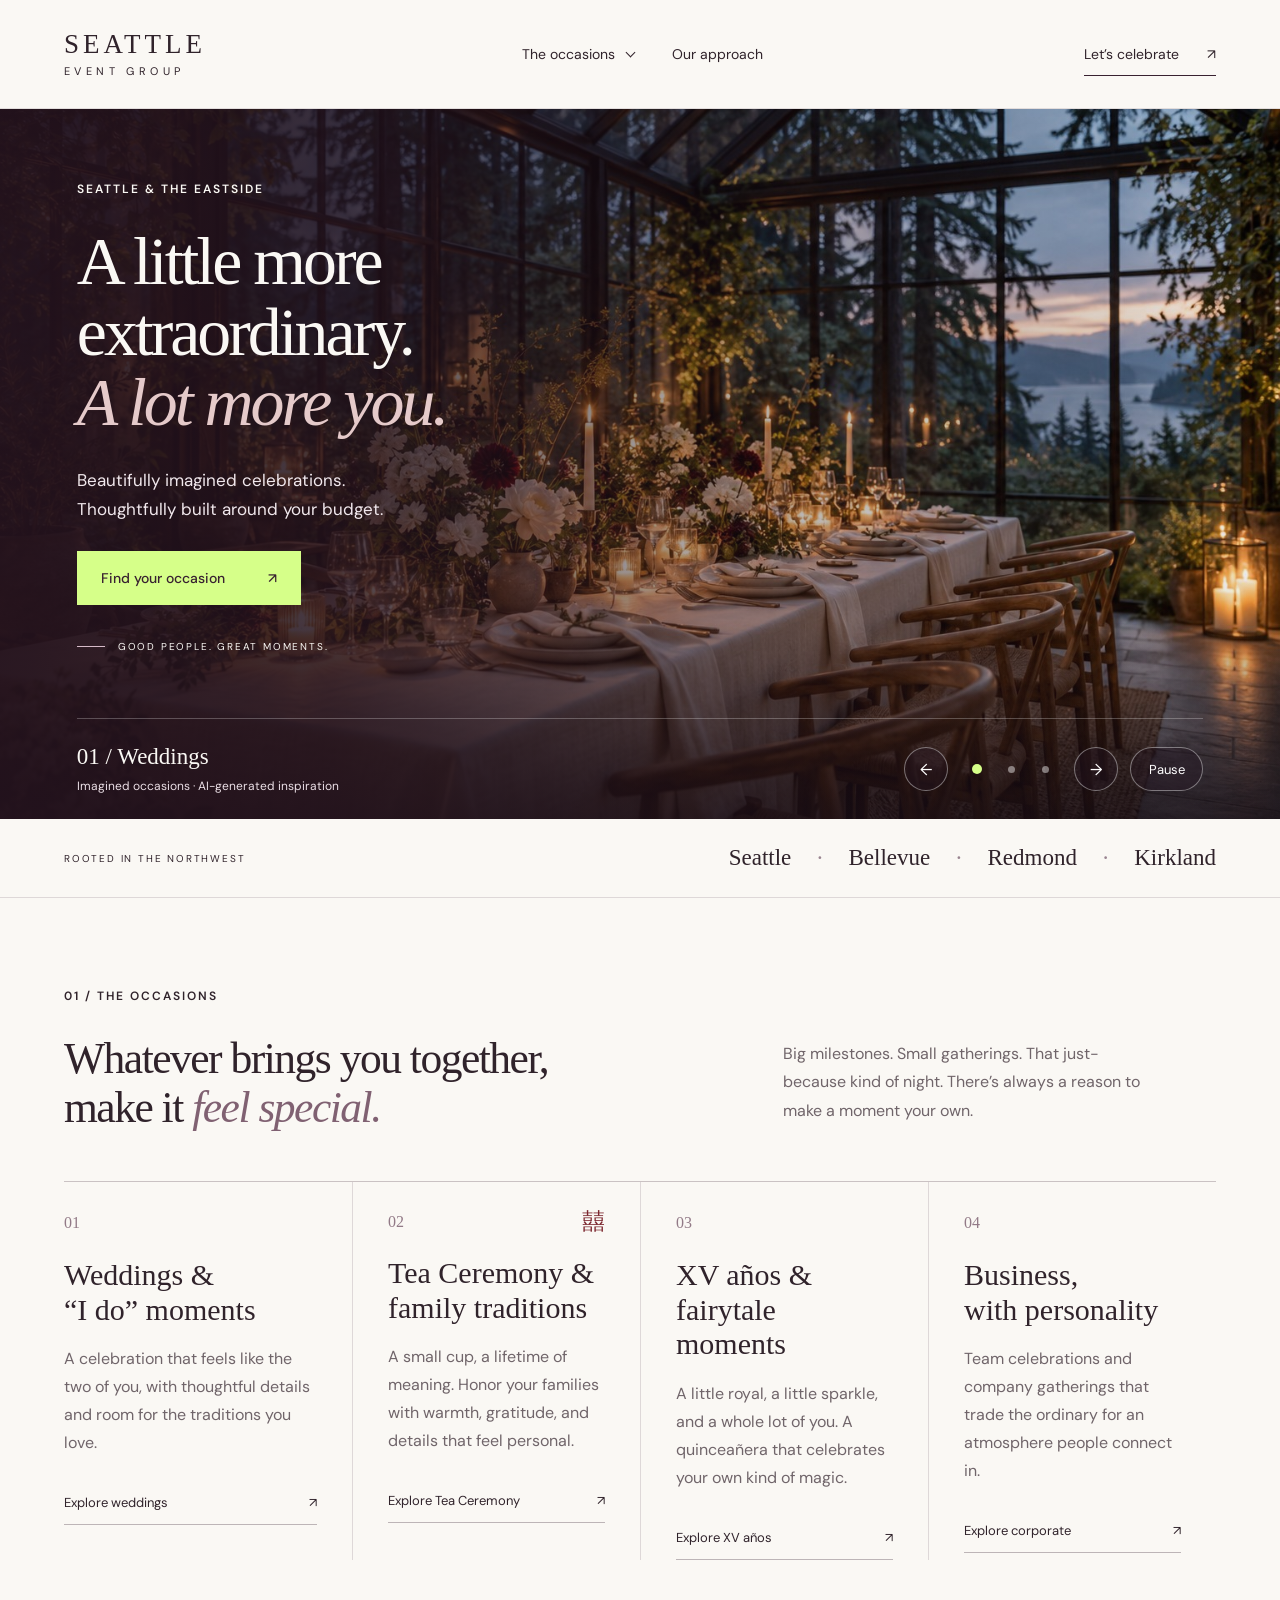
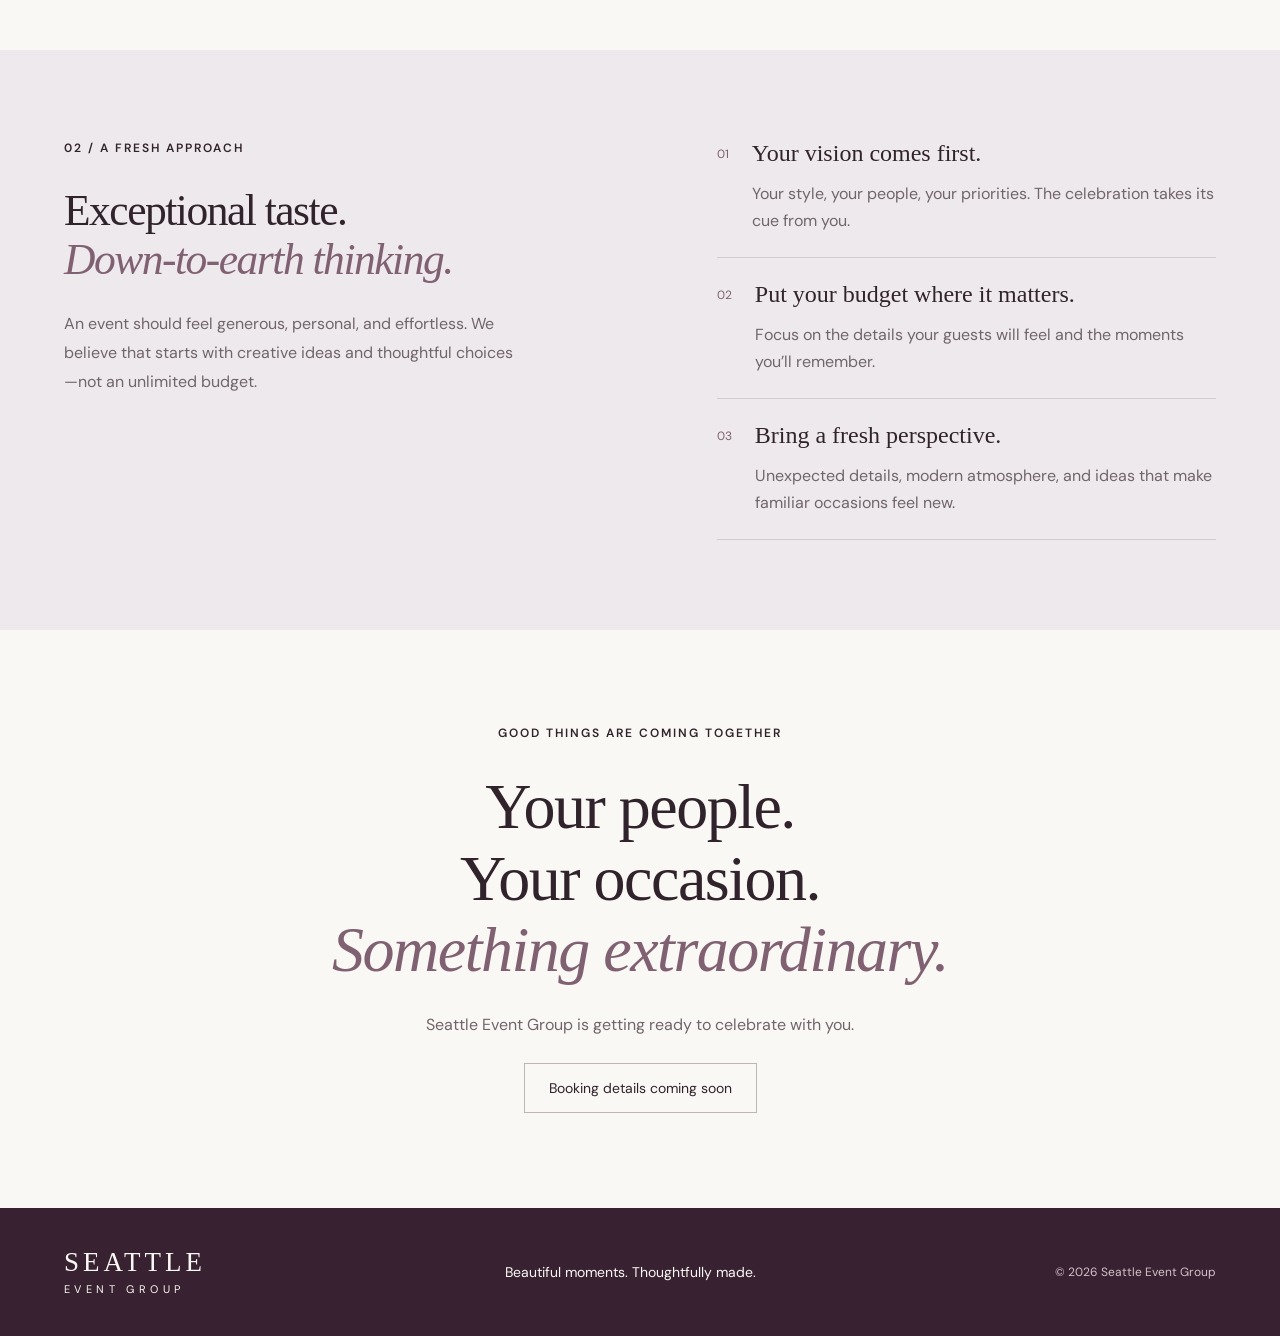
==== index.html @ ff1d082c "Move Tea Ceremony to second occasion and add double happiness accent" ====
<!doctype html>
<html lang="en">
<head>
<meta charset="UTF-8">
<meta name="viewport" content="width=device-width, initial-scale=1">
<title>Seattle Event Group | Beautiful celebrations, thoughtfully priced</title>
<meta name="description" content="A fresh approach to weddings, private celebrations, and company gatherings in Seattle, Bellevue, Redmond, and Kirkland. Elevated design. Thoughtful budgets.">
<link rel="icon" type="image/svg+xml" href="data:image/svg+xml,%3Csvg xmlns='http://www.w3.org/2000/svg' viewBox='0 0 40 40'%3E%3Crect width='40' height='40' rx='20' fill='%23382130'/%3E%3Ctext x='20' y='29' text-anchor='middle' font-family='Georgia' font-size='29' fill='%23fffaf4'%3Es%3C/text%3E%3C/svg%3E">
<link rel="stylesheet" href="styles.css?v=occasion-order">
</head>
<body>
<a class="skip" href="#main">Skip to content</a>
<header class="site-header">
<a class="brand" href="#" aria-label="Seattle Event Group home">SEATTLE<span>EVENT GROUP</span>
</a>
<button class="menu-toggle" type="button" aria-expanded="false" aria-controls="main-navigation" hidden>
<span class="menu-icon" aria-hidden="true"><span></span><span></span></span>
<span class="menu-label">Menu</span>
</button>
<nav class="main-nav" id="main-navigation" aria-label="Main navigation">
<details class="occasion-menu">
<summary>The occasions <span class="dropdown-arrow" aria-hidden="true"></span></summary>
<div class="occasion-dropdown">
<a href="/weddings/">Weddings <span aria-hidden="true">↗</span></a>
<a href="/tea-ceremony/">Tea Ceremony <span aria-hidden="true">↗</span></a>
<a href="/xv-anos/">XV años <span aria-hidden="true">↗</span></a>
<a href="/corporate/">Corporate <span aria-hidden="true">↗</span></a>
<a class="all-occasions" href="#occasions">Explore all occasions</a>
</div>
</details>
<a href="#approach">Our approach</a>
<a class="nav-cta" href="#connect">Let’s celebrate <span>↗</span>
</a>
</nav>
</header>
<main id="main">
<section class="hero" aria-label="Event inspiration slideshow" aria-roledescription="carousel">
<div class="hero-slides">
<figure class="hero-slide is-active" role="group" aria-roledescription="slide" aria-label="1 of 3: Weddings">
<img src="event-dinner.jpg" alt="Wedding inspiration: candlelit tables and flowers in a forest glasshouse" fetchpriority="high">
</figure>
<figure class="hero-slide" role="group" aria-roledescription="slide" aria-label="2 of 3: Private celebrations" aria-hidden="true">
<img src="event-party.jpg" alt="Private celebration inspiration: an elegant rooftop birthday cocktail party" loading="eager">
</figure>
<figure class="hero-slide" role="group" aria-roledescription="slide" aria-label="3 of 3: Company gatherings" aria-hidden="true">
<img src="event-company.jpg" alt="Company gathering inspiration: a warm, modern loft reception" loading="eager">
</figure>
</div>
<div class="hero-shade" aria-hidden="true">
</div>
<div class="hero-copy">
<p class="eyebrow">SEATTLE & THE EASTSIDE</p>
<h1>A little more<br>extraordinary.<br>
<em>A lot more you.</em>
</h1>
<p class="intro">Beautifully imagined celebrations.<br>Thoughtfully built around your budget.</p>
<a class="button light" href="#occasions">Find your occasion <span>↗</span>
</a>
<div class="hero-note">
<span class="line">
</span> GOOD PEOPLE. GREAT MOMENTS.</div>
</div>
<div class="hero-bottom">
<div class="slide-caption">
<span id="slide-label">01 / Weddings</span>
<small>Imagined occasions · AI-generated inspiration</small>
</div>
<div class="slideshow-controls" hidden>
<button type="button" id="slide-prev" aria-label="Previous event">←</button>
<div class="slide-dots" aria-label="Choose an event">
<button type="button" aria-label="Show weddings" aria-pressed="true" data-slide="0">
</button>
<button type="button" aria-label="Show private celebrations" aria-pressed="false" data-slide="1">
</button>
<button type="button" aria-label="Show company gatherings" aria-pressed="false" data-slide="2">
</button>
</div>
<button type="button" id="slide-next" aria-label="Next event">→</button>
<button type="button" id="slide-pause" aria-label="Pause slideshow">Pause</button>
</div>
</div>
</section>
<div class="locations">
<span>ROOTED IN THE NORTHWEST</span>
<p>Seattle <i>·</i> Bellevue <i>·</i> Redmond <i>·</i> Kirkland</p>
</div>
<section id="occasions" class="occasions section">
<div class="section-top">
<p class="eyebrow">01 / THE OCCASIONS</p>
<h2>Whatever brings you together,<br>make it <em>feel special.</em>
</h2>
<p>Big milestones. Small gatherings. That just-because kind of night. There’s always a reason to make a moment your own.</p>
</div>
<div class="occasion-grid">
<article>
<span class="number">01</span>
<h3>Weddings &<br>“I do” moments</h3>
<p>A celebration that feels like the two of you, with thoughtful details and room for the traditions you love.</p>
<a class="occasion-link" href="/weddings/">Explore weddings <span aria-hidden="true">↗</span></a>
</article>
<article>
<div class="occasion-marker">
<span class="number">02</span>
<span class="double-happiness" aria-hidden="true">囍</span>
</div>
<h3>Tea Ceremony &<br>family traditions</h3>
<p>A small cup, a lifetime of meaning. Honor your families with warmth, gratitude, and details that feel personal.</p>
<a class="occasion-link" href="/tea-ceremony/">Explore Tea Ceremony <span aria-hidden="true">↗</span></a>
</article>
<article>
<span class="number">03</span>
<h3>XV años &<br>fairytale moments</h3>
<p>A little royal, a little sparkle, and a whole lot of you. A quinceañera that celebrates your own kind of magic.</p>
<a class="occasion-link" href="/xv-anos/">Explore XV años <span aria-hidden="true">↗</span></a>
</article>
<article>
<span class="number">04</span>
<h3>Business,<br>with personality</h3>
<p>Team celebrations and company gatherings that trade the ordinary for an atmosphere people connect in.</p>
<a class="occasion-link" href="/corporate/">Explore corporate <span aria-hidden="true">↗</span></a>
</article>
</div>
</section>
<section id="approach" class="approach section">
<div>
<p class="eyebrow">02 / A FRESH APPROACH</p>
<h2>Exceptional taste.<br>
<em>Down-to-earth thinking.</em>
</h2>
<p class="approach-intro">An event should feel generous, personal, and effortless. We believe that starts with creative ideas and thoughtful choices—not an unlimited budget.</p>
</div>
<div class="principles">
<article>
<span>01</span>
<div>
<h3>Your vision comes first.</h3>
<p>Your style, your people, your priorities. The celebration takes its cue from you.</p>
</div>
</article>
<article>
<span>02</span>
<div>
<h3>Put your budget where it matters.</h3>
<p>Focus on the details your guests will feel and the moments you’ll remember.</p>
</div>
</article>
<article>
<span>03</span>
<div>
<h3>Bring a fresh perspective.</h3>
<p>Unexpected details, modern atmosphere, and ideas that make familiar occasions feel new.</p>
</div>
</article>
</div>
</section>
<section class="connect section" id="connect">
<p class="eyebrow">GOOD THINGS ARE COMING TOGETHER</p>
<h2>Your people.<br>Your occasion.<br>
<em>Something extraordinary.</em>
</h2>
<p>Seattle Event Group is getting ready to celebrate with you.</p>
<span class="soon">Booking details coming soon</span>
</section>
</main>
<footer>
<a class="brand" href="#">SEATTLE<span>EVENT GROUP</span>
</a>
<p>Beautiful moments. Thoughtfully made.</p>
<span>© 2026 Seattle Event Group</span>
</footer>
<script src="script.js?v=occasion-menu" defer>
</script>
</body>
</html>
---- styles.css ----
@import url('https://fonts.googleapis.com/css2?family=DM+Sans:wght@400;500;600;700&family=Manrope:wght@400;500;600&display=swap');
  
:root {
  --plum:#382130;
  --paper:#faf8f4;
  --ink:#30232b;
  --muted:#70656a;
  --accent:#d6ff89}
* {
  box-sizing:border-box}
html {
  scroll-behavior:smooth;
  scroll-padding-top:30px}
body {
  margin:0;
  background:var(--paper);
  color:var(--ink);
  font-family:'DM Sans',sans-serif;
  font-size:16px}
a {
  color:inherit;
  text-decoration:none}
.site-header {
  position:relative;
  z-index:5;
  height:109px;
  padding:0 5%;
  display:flex;
  align-items:center;
  justify-content:space-between;
  border-bottom:1px solid #38213020;
  gap:32px}
.brand {
  font-family:Georgia,serif;
  font-size:27px;
  letter-spacing:4px;
  line-height:1.05}
.brand span {
  display:block;
  font-family:'DM Sans',sans-serif;
  font-size:11px;
  letter-spacing:4.4px;
  margin-top:8px}
.main-nav {
  display:flex;
  align-items:center;
  flex:1;
  gap:38px;
  font-size:14px}
.main-nav>a:not(.nav-cta) {
  padding:14px 0}
.occasion-menu {
  position:relative;
  margin-left:auto}
.occasion-menu summary {
  display:flex;
  align-items:center;
  gap:12px;
  min-height:48px;
  cursor:pointer;
  list-style:none}
.occasion-menu summary::-webkit-details-marker {display:none}
.dropdown-arrow {
  width:7px;
  height:7px;
  border-right:1px solid currentColor;
  border-bottom:1px solid currentColor;
  transform:rotate(45deg);
  margin-top:-4px}
.occasion-menu[open] .dropdown-arrow {
  transform:rotate(225deg);
  margin-top:4px}
.occasion-dropdown {
  position:absolute;
  top:calc(100% + 8px);
  left:-22px;
  width:250px;
  padding:10px 22px;
  background:var(--paper);
  border:1px solid #38213025;
  box-shadow:0 16px 40px #23121d20}
.occasion-dropdown a {
  display:flex;
  align-items:center;
  justify-content:space-between;
  min-height:48px;
  gap:20px}
.occasion-dropdown a:hover,.main-nav>a:hover {
  color:#806172}
.occasion-dropdown .all-occasions {
  border-top:1px solid #38213025;
  margin-top:4px;
  font-size:12px;
  color:var(--muted)}
.menu-toggle {
  display:none;
  align-items:center;
  gap:10px;
  min-height:44px;
  padding:10px 14px;
  border:1px solid #38213040;
  border-radius:24px;
  background:transparent;
  color:var(--plum);
  font:500 12px 'DM Sans',sans-serif;
  cursor:pointer}
.menu-icon {
  display:grid;
  gap:5px;
  width:16px}
.menu-icon span {
  height:1px;
  background:currentColor}
.menu-toggle[aria-expanded=true] .menu-icon span:first-child {
  transform:translateY(3px) rotate(45deg)}
.menu-toggle[aria-expanded=true] .menu-icon span:last-child {
  transform:translateY(-3px) rotate(-45deg)}
[hidden] {display:none!important}
.nav-cta {
  margin-left:auto;
  font-size:14px;
  border-bottom:1px solid var(--plum);
  padding:12px 0}
.nav-cta span {
  margin-left:24px}
.eyebrow {
  font-size:12px;
  letter-spacing:2px;
  font-weight:600;
  margin:0 0 30px}
h1 {
  font-family:Georgia,serif;
  font-weight:400;
  font-size:clamp(45px,5.3vw,85px);
  line-height:1.04;
  letter-spacing:-3px;
  margin:0 0 27px}
em {
  font-family:Georgia,serif;
  font-weight:400;
  color:inherit}
h1 em {
  color:#e5caca}
.intro {
  font-size:17px;
  line-height:1.7;
  color:#e4dce1;
  margin-bottom:28px}
.button {
  display:inline-flex;
  align-items:center;
  justify-content:space-between;
  gap:43px;
  padding:18px 24px;
  font-size:14px;
  font-weight:500}
.light {
  background:var(--accent);
  color:var(--plum)}
.button:hover {
  background:#e5ffb3}
.hero-note {
  display:flex;
  align-items:center;
  gap:13px;
  font-size:10px;
  letter-spacing:1.8px;
  margin:48px 0 15px}
.line {
  width:28px;
  height:1px;
  background:#d6bbc9}
.locations {
  padding:26px 5%;
  border-bottom:1px solid #38213025;
  display:flex;
  align-items:center;
  justify-content:space-between;
  gap:20px}
.locations>span {
  font-size:10px;
  letter-spacing:1.8px}
.locations p {
  font-family:Georgia,serif;
  font-size:23px;
  margin:0}
.locations i {
  font-style:normal;
  margin:0 20px;
  color:#998490}
.section {
  padding:90px 5%}
.section-top {
  display:grid;
  grid-template-columns:1.5fr 1fr;
  gap:0 70px}
.section-top .eyebrow {
  grid-column:1/-1}
h2 {
  font-family:Georgia,serif;
  font-size:clamp(33px,3.4vw,52px);
  font-weight:400;
  line-height:1.12;
  letter-spacing:-1.5px;
  margin:0}
h2 em {
  color:#806172}
.section-top>p:last-child {
  max-width:365px;
  line-height:1.8;
  color:var(--muted);
  margin:0;
  align-self:center}
.occasion-grid {
  display:grid;
  grid-template-columns:repeat(4,1fr);
  margin-top:50px;
  border-top:1px solid #38213040}
.occasion-grid article {
  padding:30px 35px 0 0}
.occasion-grid article+article {
  border-left:1px solid #38213025;
  padding-left:35px}
.number {
  font-family:Georgia,serif;
  font-size:16px;
  color:#927a87}
.occasion-marker {
  display:flex;
  align-items:center;
  justify-content:space-between;
  height:19px}
.double-happiness {
  font-family:'SimSun','Songti SC',serif;
  font-size:23px;
  line-height:1;
  color:#7b252d}
h3 {
  font-weight:400;
  font-family:Georgia,serif;
  font-size:30px;
  line-height:1.15;
  margin:25px 0 18px}
.occasion-grid p {
  line-height:1.75;
  color:var(--muted);
  max-width:320px}
.tag {
  display:block;
  font-size:10px;
  letter-spacing:1.3px;
  margin-top:30px}
.occasion-link {
  display:flex;
  align-items:center;
  justify-content:space-between;
  gap:12px;
  min-height:44px;
  padding:12px 0;
  border-bottom:1px solid #38213050;
  margin-top:24px;
  font-size:13px}
.occasion-link:hover {
  color:#806172}
@media(min-width:581px) and (max-width:1100px) {
  .occasion-grid {grid-template-columns:repeat(2,1fr)}
  .occasion-grid article {padding-bottom:30px}
  .occasion-grid article:nth-child(3) {border-left:0;padding-left:0}
  .occasion-grid article:nth-child(n+3) {border-top:1px solid #38213025}
}
.approach {
  display:grid;
  grid-template-columns:1.1fr 1fr;
  gap:9%;
  background:#eee9ed}
.approach-intro {
  color:var(--muted);
  line-height:1.8;
  max-width:450px;
  margin-top:27px}
.principles article {
  display:flex;
  gap:23px;
  border-bottom:1px solid #38213025;
  padding:23px 0}
.principles article:first-child {
  padding-top:0}
.principles article>span {
  font-size:12px;
  color:#806172;
  padding-top:6px}
.principles h3 {
  font-size:24px;
  margin:0 0 12px}
.principles p {
  line-height:1.7;
  color:var(--muted);
  margin:0}
.connect {
  text-align:center;
  padding-top:95px;
  padding-bottom:95px}
.connect h2 {
  font-size:clamp(42px,5vw,72px)}
.connect p:not(.eyebrow) {
  color:var(--muted);
  margin-top:28px}
.soon {
  display:inline-block;
  border:1px solid #38213050;
  padding:15px 24px;
  font-size:14px;
  margin-top:12px}
footer {
  background:var(--plum);
  color:var(--paper);
  padding:40px 5%;
  display:flex;
  align-items:center;
  justify-content:space-between;
  gap:30px}
footer p {
  font-size:14px}
footer>span {
  font-size:12px;
  color:#d3c1cc}
.skip {
  position:absolute;
  left:10px;
  top:-90px;
  padding:14px;
  background:white;
  z-index:10}
.skip:focus {
  top:10px}
a:focus-visible,button:focus-visible,summary:focus-visible {
  outline:3px solid #a472a4;
  outline-offset:6px}
@media(min-width:1550px) {
  header,.hero,.section,.locations,footer {
  padding-left:max(5%,calc((100vw - 1400px)/2));
  padding-right:max(5%,calc((100vw - 1400px)/2))}
}
@media(max-width:800px) {
  .site-header {
  min-height:88px;
  height:auto;
  flex-wrap:wrap;
  padding-block:20px;
  gap:0}
.site-header.nav-ready {
  height:88px;
  padding-block:0}
.menu-toggle:not([hidden]) {
  display:inline-flex}
.main-nav {
  display:grid;
  flex-basis:100%;
  gap:4px;
  padding:18px 0 4px}
.nav-ready .main-nav {
  position:absolute;
  top:100%;
  left:0;
  right:0;
  display:none;
  padding:18px 6% 24px;
  background:var(--paper);
  border-bottom:1px solid #38213030;
  box-shadow:0 18px 30px #23121d20;
  max-height:calc(100dvh - 88px);
  overflow-y:auto}
.nav-ready.is-open .main-nav {display:grid}
.occasion-menu {margin-left:0}
.occasion-menu summary {justify-content:space-between}
.occasion-dropdown {
  position:static;
  width:auto;
  padding:0 0 6px 18px;
  border:0;
  border-left:1px solid #38213030;
  box-shadow:none}
.nav-cta {
  margin-left:0;
  display:flex;
  justify-content:space-between;
  background:var(--accent);
  border:0;
  padding:15px 18px;
  margin-top:6px}
.brand {
  font-size:22px}
.brand span {
  font-size:10px;
  letter-spacing:3px}
.hero {
  gap:25px;
  padding-top:40px}
h1 {
  font-size:49px;
  letter-spacing:-2px}
.hero-image {
  min-height:490px}
.image-label {
  left:22px;
  font-size:25px}
.hero-image figcaption {
  left:22px;
  right:15px}
.hero-note {
  font-size:9px}
.locations p {
  font-size:20px}
.locations i {
  margin:0 8px}
.section {
  padding-top:65px;
  padding-bottom:65px}
.section-top {
  gap:20px}
.occasion-grid article {
  padding-right:20px}
.occasion-grid article+article {
  padding-left:20px}
.approach {
  gap:35px}
footer p {
  display:none}
}
@media(max-width:580px) {
  header {
  padding:0 6%;
  height:85px}
.nav-cta {
  font-size:12px}
.nav-cta span {
  margin-left:8px}
.hero {
  grid-template-columns:1fr;
  padding:37px 6% 0}
.hero-copy {
  padding-bottom:6px}
h1 {
  font-size:clamp(43px,11vw,62px);
  letter-spacing:-1.8px}
.hero-note {
  margin:28px 0 0}
.hero-image {
  min-height:400px;
  border-radius:46% 46% 0 0}
.hero-bottom {
  padding:0 0 25px;
  gap:20px;
  align-items:center;
  line-height:1.6}
.hero-bottom>a {
  font-size:9px;
  max-width:90px}
.hero-bottom>span {
  max-width:180px}
.locations {
  display:block;
  text-align:center;
  padding:22px 5%}
.locations p {
  font-size:18px;
  margin-top:12px}
.locations i {
  margin:0 5px}
.section {
  padding:56px 6%}
.section-top,.approach {
  grid-template-columns:1fr}
.section-top>p:last-child {
  margin-top:4px}
.eyebrow {
  margin-bottom:20px}
.occasion-grid {
  grid-template-columns:1fr;
  margin-top:30px}
.occasion-grid article,.occasion-grid article+article {
  border-left:0;
  border-bottom:1px solid #38213030;
  padding:27px 0}
.occasion-grid h3 br {
  display:none}
.occasion-grid h3 {
  font-size:28px;
  margin-top:15px}
.occasion-grid p {
  max-width:none}
.tag {
  margin-top:20px}
.approach {
  gap:25px}
.connect h2 {
  font-size:42px}
footer {
  align-items:flex-start;
  padding:30px 6%}
footer>span {
  max-width:125px;
  line-height:1.7}
}
@media(prefers-reduced-motion:reduce) {
  html {
  scroll-behavior:auto}
}


/* Full-width photographic hero;
   text stays still as photographs crossfade. */
.hero {
  position:relative;
  isolation:isolate;
  overflow:hidden;
  background:var(--plum);
  color:var(--paper);
  min-height:710px;
  padding:72px 6% 0;
  display:flex;
  flex-direction:column;
  justify-content:space-between;
  gap:45px}

.hero-slides,.hero-slide,.hero-shade {
  position:absolute;
  inset:0;
  margin:0}

.hero-slides {
  z-index:-3}
.hero-slide {
  opacity:0;
  transition:opacity 1.2s ease}
.hero-slide.is-active {
  opacity:1}
.hero-slide img {
  display:block;
  width:100%;
  height:100%;
  object-fit:cover;
  object-position:center}

.hero-shade {
  z-index:-2;
  background:linear-gradient(90deg,rgba(35,18,29,.94) 0%,rgba(35,18,29,.83) 26%,rgba(35,18,29,.36) 55%,rgba(35,18,29,.06) 100%),linear-gradient(0deg,rgba(20,12,18,.76),transparent 28%)}

.hero-copy {
  max-width:680px}
.hero h1 {
  font-size:clamp(48px,5.3vw,85px)}
.hero .intro {
  color:#f1e8ed}
.hero-note {
  margin-top:35px}

.hero-bottom {
  position:relative;
  display:flex;
  justify-content:space-between;
  align-items:center;
  gap:24px;
  padding:25px 0;
  width:100%;
  border-top:1px solid #ffffff40}

.slide-caption>span {
  display:block;
  font-family:Georgia,serif;
  font-size:23px}
.slide-caption small {
  display:block;
  margin-top:8px;
  font-size:12px;
  color:#ebdfe6}

.slideshow-controls {
  display:flex;
  align-items:center;
  gap:12px}
.slideshow-controls[hidden] {
  display:none}
.slideshow-controls button {
  font:inherit;
  color:white;
  background:#24142166;
  border:1px solid #ffffff66;
  min-width:44px;
  min-height:44px;
  cursor:pointer;
  border-radius:50%;
  touch-action:manipulation}
.slideshow-controls button:hover {
  background:#ffffff24}
.slideshow-controls button:focus-visible {
  outline:3px solid var(--accent);
  outline-offset:3px}
.slide-dots {
  display:flex;
  gap:0}
.slide-dots button {
  position:relative;
  border:none;
  background:transparent;
  min-width:34px}
.slide-dots button:before {
  content:'';
  display:block;
  width:7px;
  height:7px;
  border-radius:50%;
  background:#ffffff70;
  margin:auto}
.slide-dots button[aria-pressed=true]:before {
  background:var(--accent);
  width:10px;
  height:10px}
#slide-pause {
  border-radius:24px;
  padding:0 16px;
  font-size:13px;
  min-width:73px}

@media(min-width:1550px) {
  .hero {
  padding-left:max(6%,calc((100vw - 1400px)/2));
  padding-right:max(6%,calc((100vw - 1400px)/2))}
}

@media(max-width:800px) {
  .hero {
  min-height:690px;
  padding-top:55px}
.hero-copy {
  max-width:550px}
.hero-shade {
  background:linear-gradient(90deg,#23121de8,#23121d99 55%,#23121d33),linear-gradient(0deg,#140c12cc,transparent 35%)}
}

@media(max-width:580px) {
  .hero {
  padding:42px 6% 0;
  min-height:760px;
  gap:85px}
.hero h1 {
  font-size:clamp(43px,11vw,62px)}
.hero-slide img {
  object-position:62% center}
.hero-shade {
  background:linear-gradient(90deg,#23121dc9,#23121d40),linear-gradient(0deg,#140c12eb,transparent 45%,#23121d55)}
.hero-bottom {
  flex-wrap:wrap;
  gap:18px;
  padding:22px 0}
.slideshow-controls {
  width:100%;
  justify-content:flex-start}
.slide-caption>span {
  font-size:22px}
.slide-caption small {
  font-size:12px}
.hero-note {
  font-size:10px}
}

@media(prefers-reduced-motion:reduce) {
  .hero-slide {
  transition:none}
}
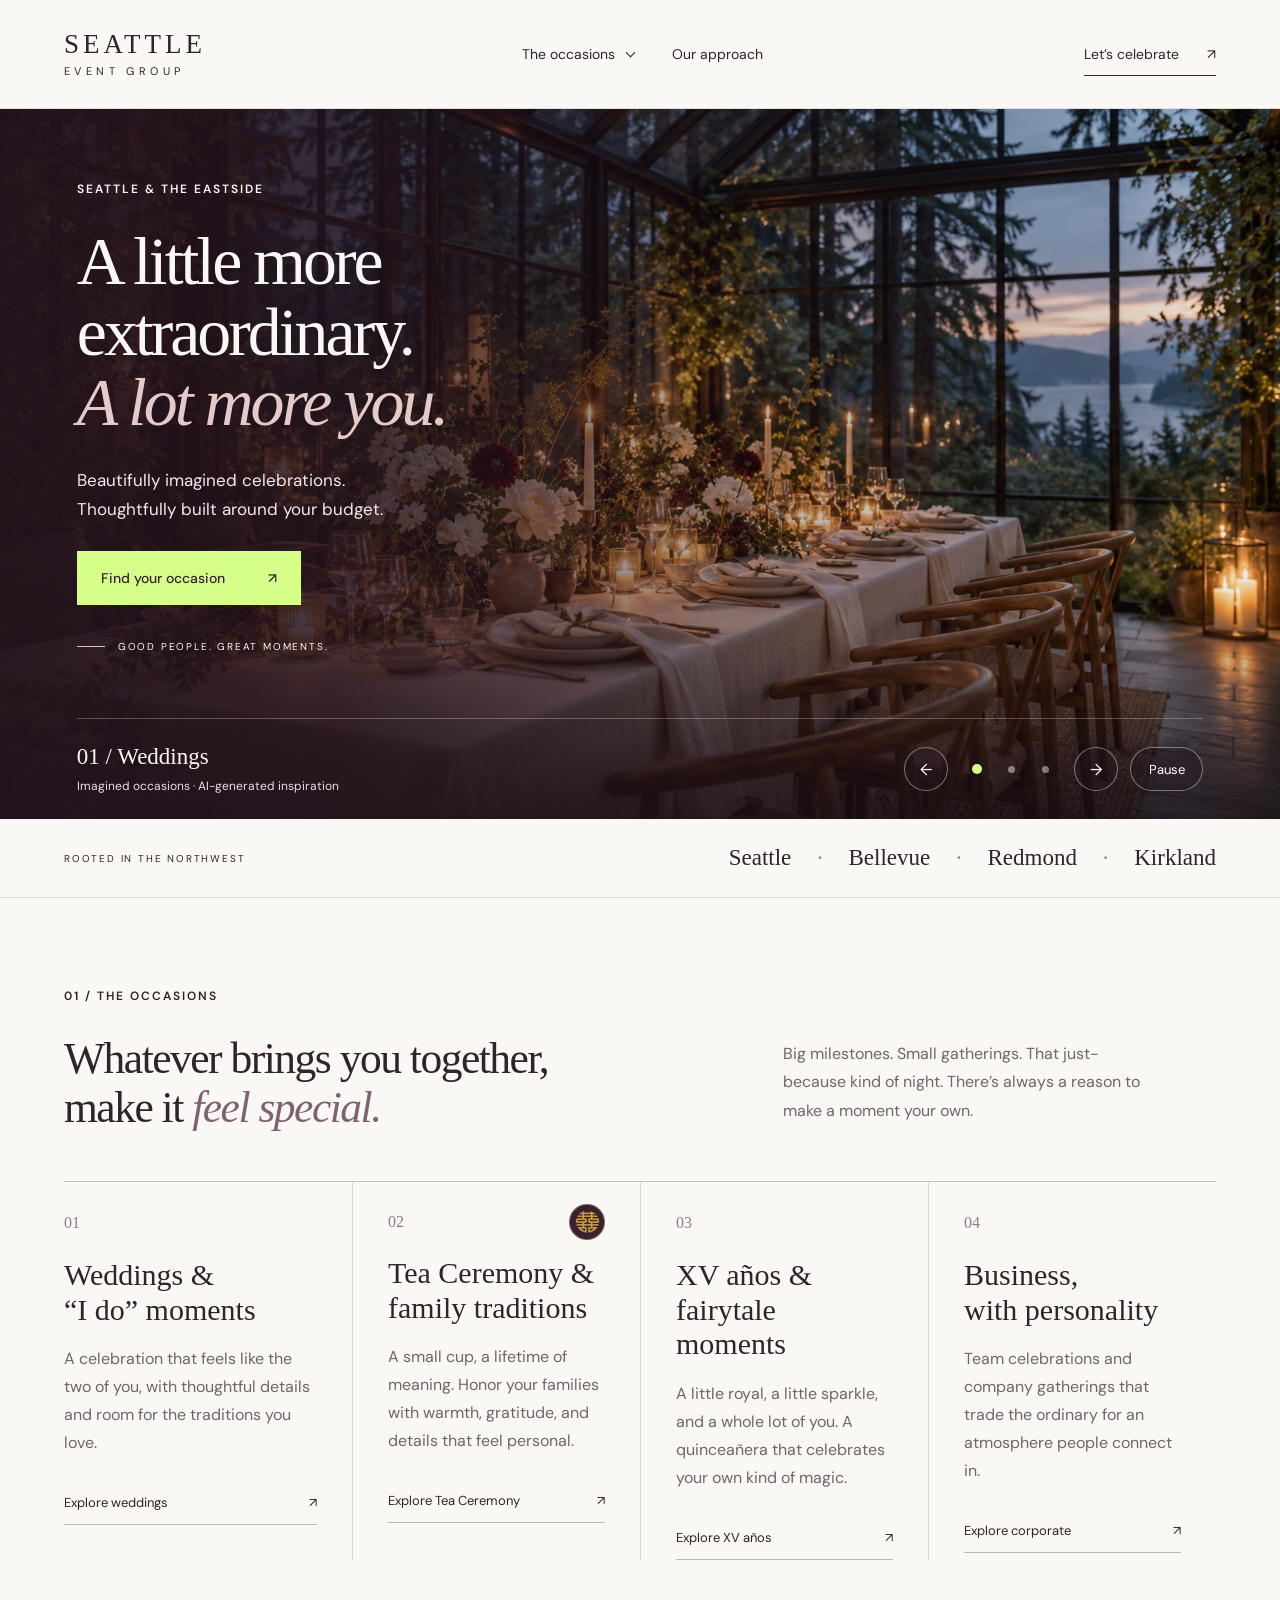
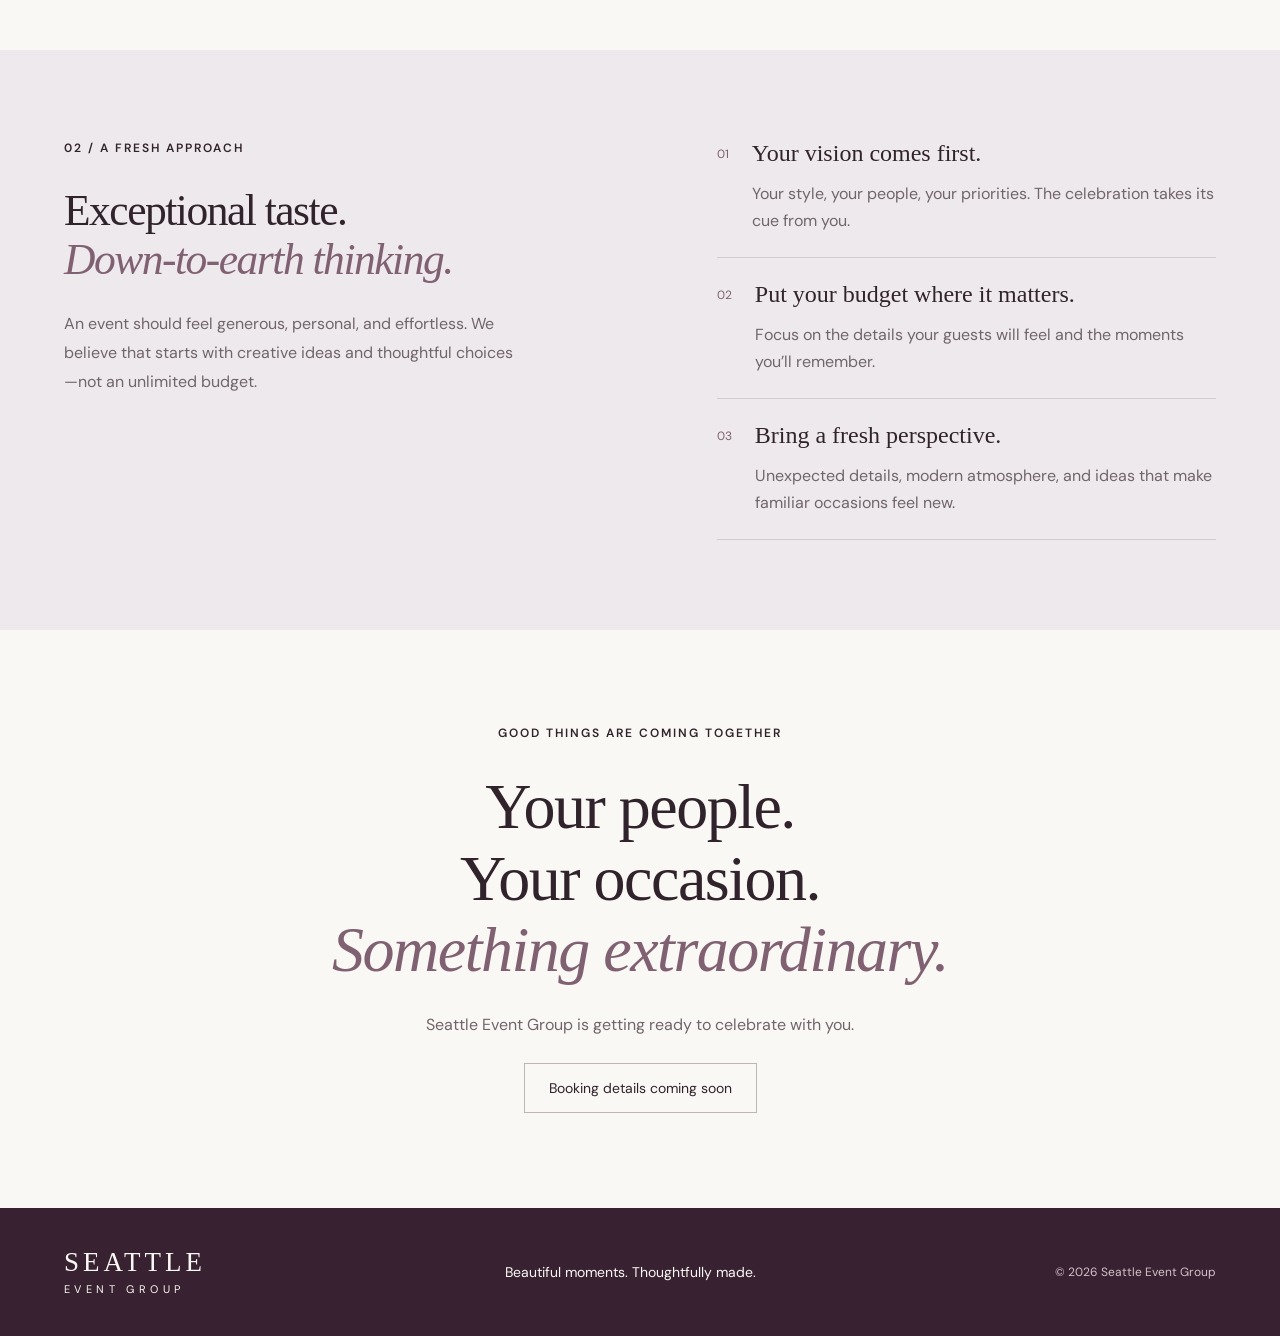
==== commit e7f5e504: "Use wedding website emblem in a circular Tea Ceremony badge" ====
--- a/index.html
+++ b/index.html
@@ -6,7 +6,7 @@
 <title>Seattle Event Group | Beautiful celebrations, thoughtfully priced</title>
 <meta name="description" content="A fresh approach to weddings, private celebrations, and company gatherings in Seattle, Bellevue, Redmond, and Kirkland. Elevated design. Thoughtful budgets.">
 <link rel="icon" type="image/svg+xml" href="data:image/svg+xml,%3Csvg xmlns='http://www.w3.org/2000/svg' viewBox='0 0 40 40'%3E%3Crect width='40' height='40' rx='20' fill='%23382130'/%3E%3Ctext x='20' y='29' text-anchor='middle' font-family='Georgia' font-size='29' fill='%23fffaf4'%3Es%3C/text%3E%3C/svg%3E">
-<link rel="stylesheet" href="styles.css?v=occasion-order">
+<link rel="stylesheet" href="styles.css?v=circular-emblem">
 </head>
 <body>
 <a class="skip" href="#main">Skip to content</a>
@@ -101,7 +101,7 @@
 <article>
 <div class="occasion-marker">
 <span class="number">02</span>
-<span class="double-happiness" aria-hidden="true">囍</span>
+<span class="double-happiness" aria-hidden="true"><img src="/assets/double-happiness.png" width="1026" height="925" alt="" decoding="async"></span>
 </div>
 <h3>Tea Ceremony &<br>family traditions</h3>
 <p>A small cup, a lifetime of meaning. Honor your families with warmth, gratitude, and details that feel personal.</p>
--- a/styles.css
+++ b/styles.css
@@ -231,10 +231,18 @@
   justify-content:space-between;
   height:19px}
 .double-happiness {
-  font-family:'SimSun','Songti SC',serif;
-  font-size:23px;
-  line-height:1;
-  color:#7b252d}
+  display:grid;
+  place-items:center;
+  width:36px;
+  height:36px;
+  flex-shrink:0;
+  border:1px solid #cfab6280;
+  border-radius:50%;
+  background:var(--plum)}
+.double-happiness img {
+  display:block;
+  width:25px;
+  height:auto}
 h3 {
   font-weight:400;
   font-family:Georgia,serif;
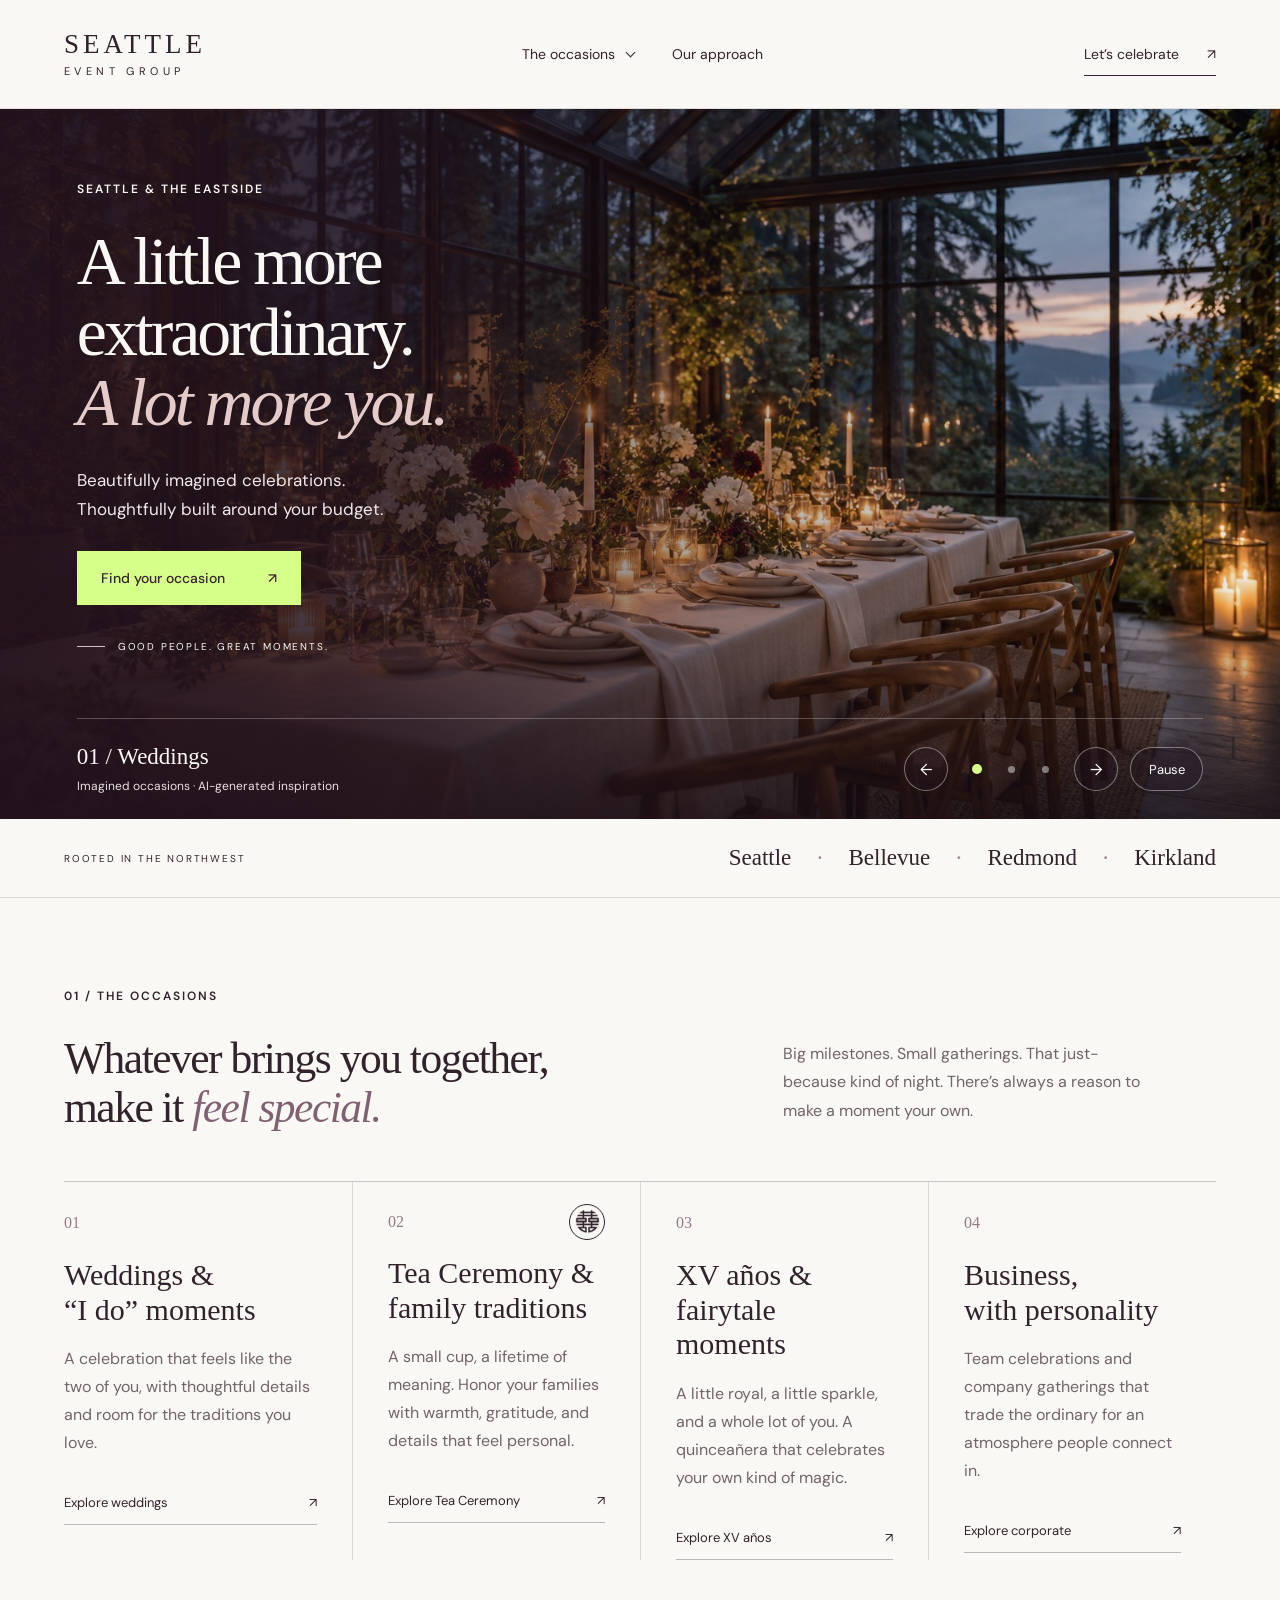
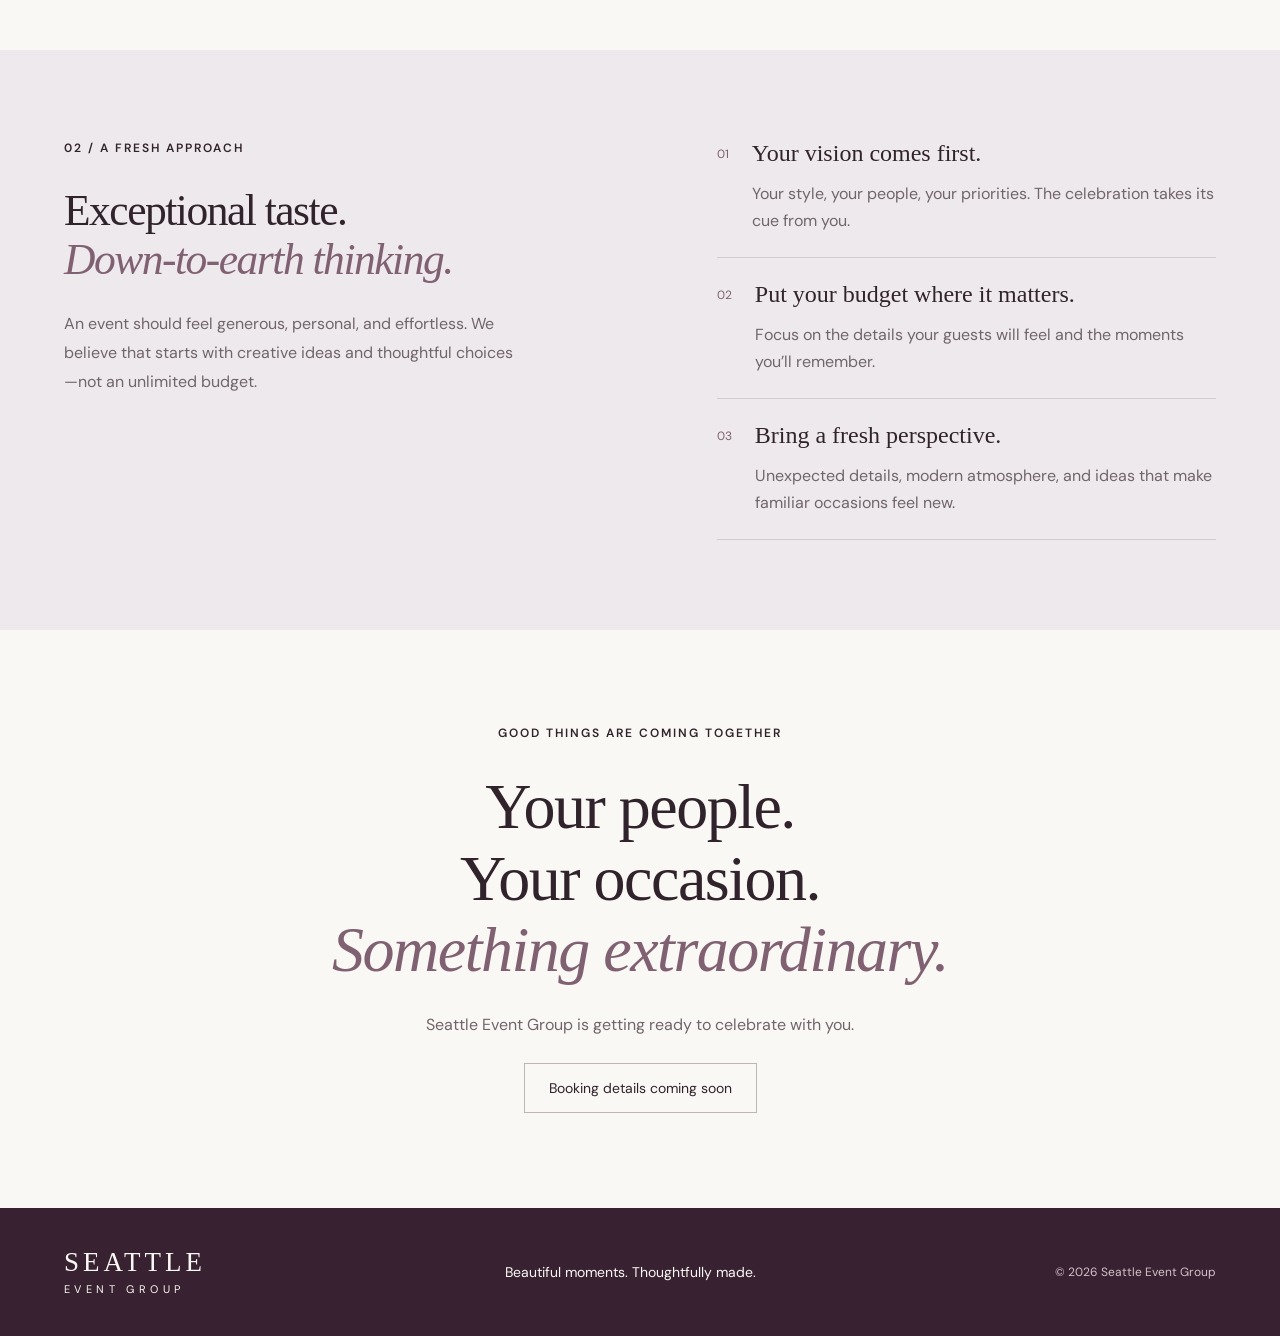
==== commit c5574f28: "Match Tea Ceremony emblem to text with an unfilled circle" ====
--- a/index.html
+++ b/index.html
@@ -6,7 +6,7 @@
 <title>Seattle Event Group | Beautiful celebrations, thoughtfully priced</title>
 <meta name="description" content="A fresh approach to weddings, private celebrations, and company gatherings in Seattle, Bellevue, Redmond, and Kirkland. Elevated design. Thoughtful budgets.">
 <link rel="icon" type="image/svg+xml" href="data:image/svg+xml,%3Csvg xmlns='http://www.w3.org/2000/svg' viewBox='0 0 40 40'%3E%3Crect width='40' height='40' rx='20' fill='%23382130'/%3E%3Ctext x='20' y='29' text-anchor='middle' font-family='Georgia' font-size='29' fill='%23fffaf4'%3Es%3C/text%3E%3C/svg%3E">
-<link rel="stylesheet" href="styles.css?v=circular-emblem">
+<link rel="stylesheet" href="styles.css?v=outline-emblem">
 </head>
 <body>
 <a class="skip" href="#main">Skip to content</a>
@@ -101,7 +101,7 @@
 <article>
 <div class="occasion-marker">
 <span class="number">02</span>
-<span class="double-happiness" aria-hidden="true"><img src="/assets/double-happiness.png" width="1026" height="925" alt="" decoding="async"></span>
+<span class="double-happiness" aria-hidden="true"></span>
 </div>
 <h3>Tea Ceremony &<br>family traditions</h3>
 <p>A small cup, a lifetime of meaning. Honor your families with warmth, gratitude, and details that feel personal.</p>
--- a/styles.css
+++ b/styles.css
@@ -236,13 +236,18 @@
   width:36px;
   height:36px;
   flex-shrink:0;
-  border:1px solid #cfab6280;
+  color:var(--ink);
+  border:1px solid currentColor;
   border-radius:50%;
-  background:var(--plum)}
-.double-happiness img {
+  background:transparent}
+.double-happiness::before {
+  content:'';
   display:block;
   width:25px;
-  height:auto}
+  height:23px;
+  background:currentColor;
+  -webkit-mask:url('assets/double-happiness.png') center/contain no-repeat;
+  mask:url('assets/double-happiness.png') center/contain no-repeat}
 h3 {
   font-weight:400;
   font-family:Georgia,serif;
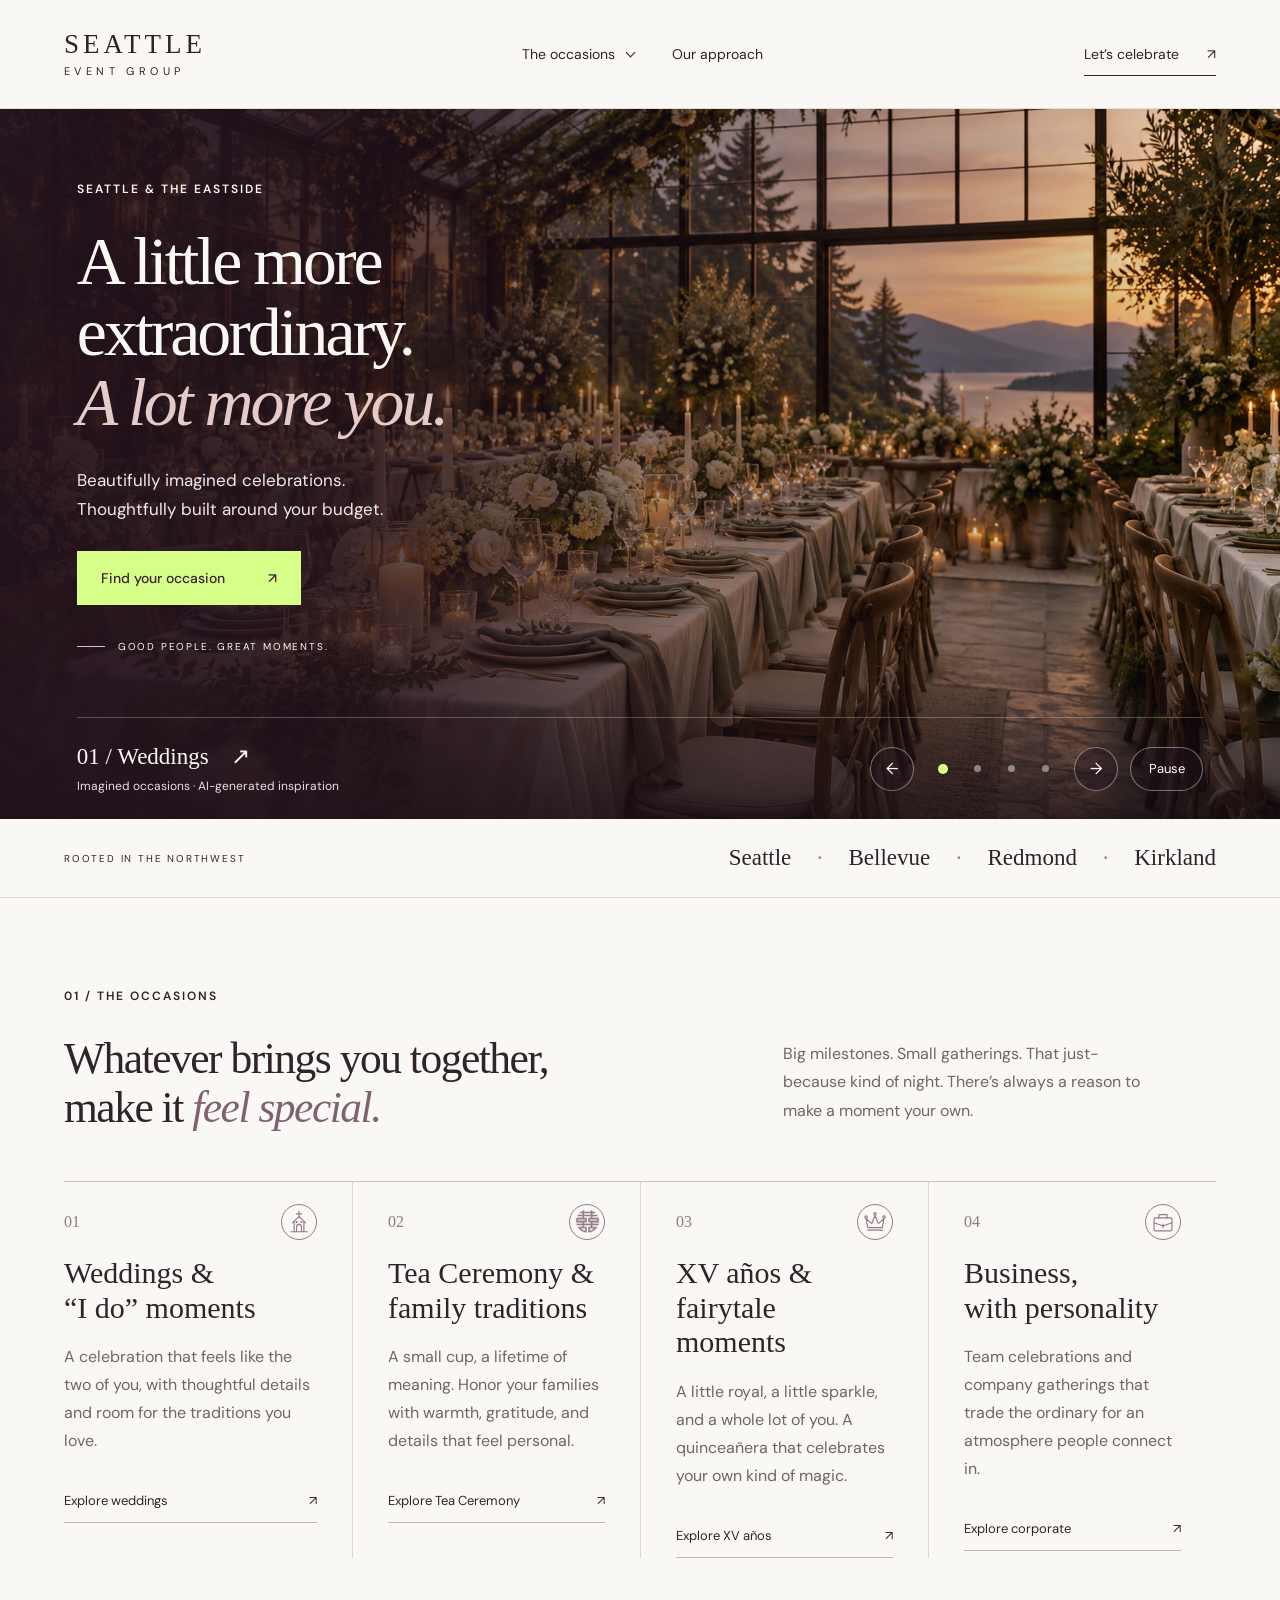
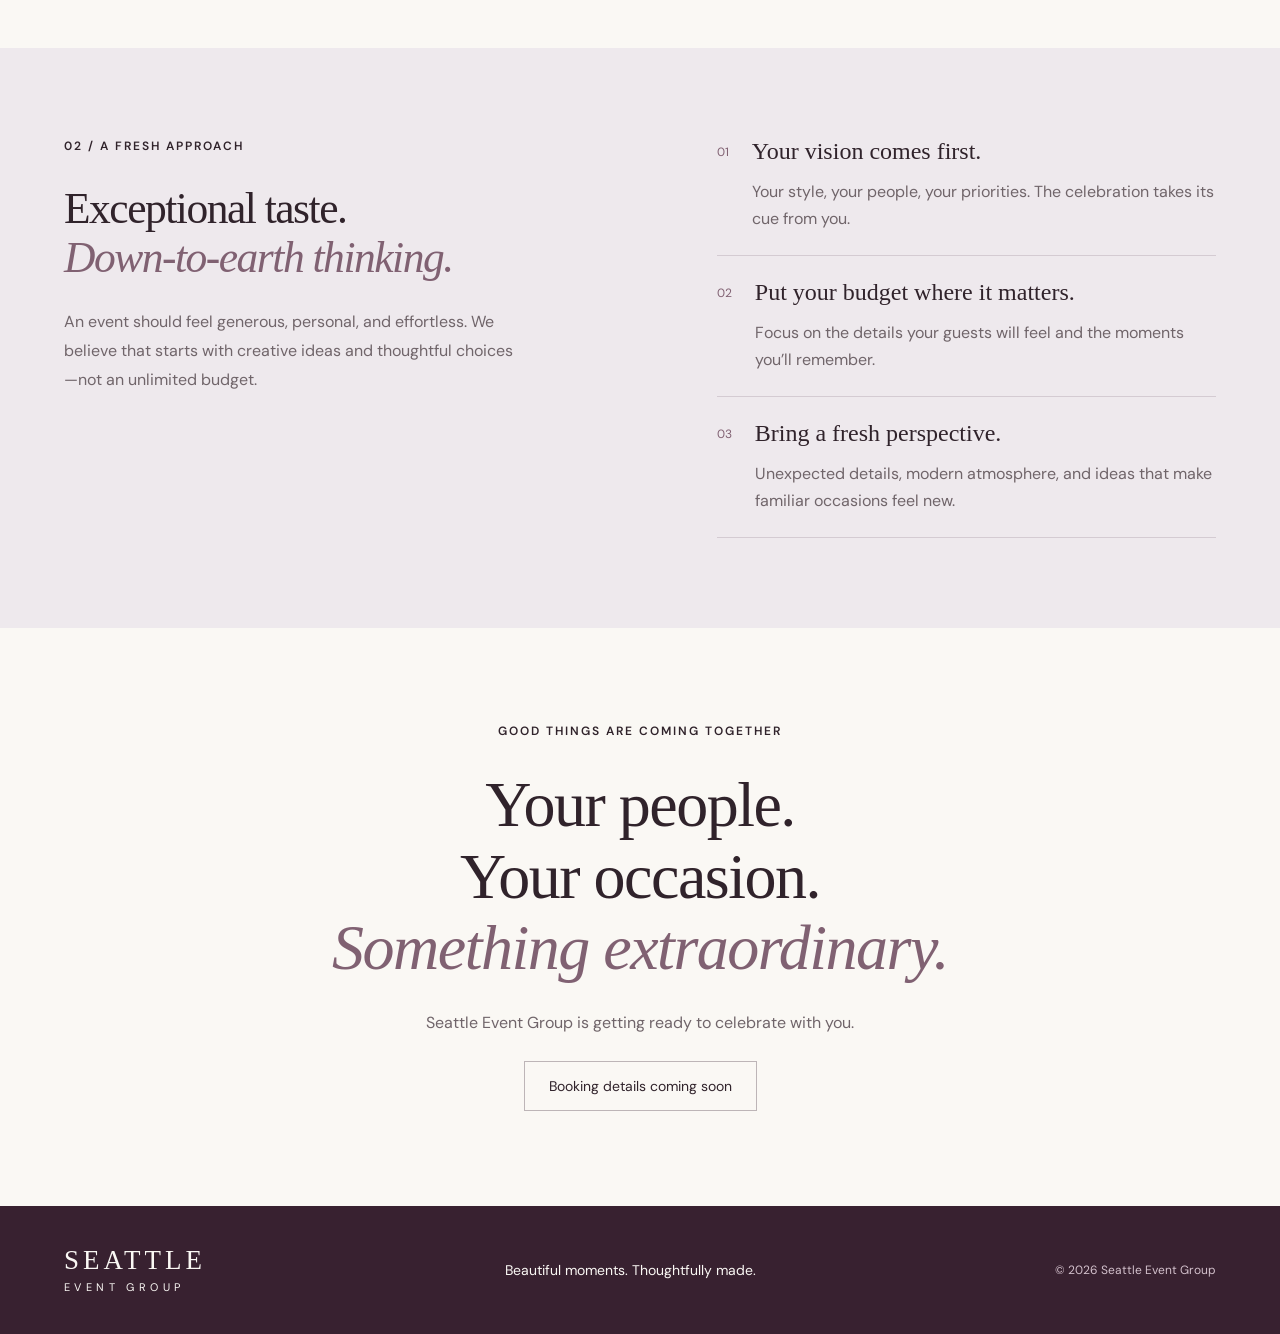
==== commit 9a88abb0: "Add matching occasion emblems and feature all four hero slides" ====
--- a/index.html
+++ b/index.html
@@ -4,9 +4,9 @@
 <meta charset="UTF-8">
 <meta name="viewport" content="width=device-width, initial-scale=1">
 <title>Seattle Event Group | Beautiful celebrations, thoughtfully priced</title>
-<meta name="description" content="A fresh approach to weddings, private celebrations, and company gatherings in Seattle, Bellevue, Redmond, and Kirkland. Elevated design. Thoughtful budgets.">
+<meta name="description" content="A fresh approach to weddings, tea ceremonies, XV años, and company gatherings in Seattle, Bellevue, Redmond, and Kirkland. Elevated design. Thoughtful budgets.">
 <link rel="icon" type="image/svg+xml" href="data:image/svg+xml,%3Csvg xmlns='http://www.w3.org/2000/svg' viewBox='0 0 40 40'%3E%3Crect width='40' height='40' rx='20' fill='%23382130'/%3E%3Ctext x='20' y='29' text-anchor='middle' font-family='Georgia' font-size='29' fill='%23fffaf4'%3Es%3C/text%3E%3C/svg%3E">
-<link rel="stylesheet" href="styles.css?v=outline-emblem">
+<link rel="stylesheet" href="styles.css?v=four-occasions">
 </head>
 <body>
 <a class="skip" href="#main">Skip to content</a>
@@ -36,14 +36,17 @@
 <main id="main">
 <section class="hero" aria-label="Event inspiration slideshow" aria-roledescription="carousel">
 <div class="hero-slides">
-<figure class="hero-slide is-active" role="group" aria-roledescription="slide" aria-label="1 of 3: Weddings">
-<img src="event-dinner.jpg" alt="Wedding inspiration: candlelit tables and flowers in a forest glasshouse" fetchpriority="high">
+<figure class="hero-slide is-active" role="group" aria-roledescription="slide" aria-label="1 of 4: Weddings" data-occasion="Weddings" data-url="/weddings/">
+<img src="assets/weddings.png" alt="Wedding inspiration: ivory flowers and candlelit tables in a forest garden glasshouse" fetchpriority="high">
 </figure>
-<figure class="hero-slide" role="group" aria-roledescription="slide" aria-label="2 of 3: Private celebrations" aria-hidden="true">
-<img src="event-party.jpg" alt="Private celebration inspiration: an elegant rooftop birthday cocktail party" loading="eager">
+<figure class="hero-slide" role="group" aria-roledescription="slide" aria-label="2 of 4: Tea Ceremony" aria-hidden="true" data-occasion="Tea Ceremony" data-url="/tea-ceremony/">
+<img src="assets/tea-ceremony.png" alt="Tea ceremony inspiration: a red and gold tea set with ivory and burgundy flowers" loading="eager">
 </figure>
-<figure class="hero-slide" role="group" aria-roledescription="slide" aria-label="3 of 3: Company gatherings" aria-hidden="true">
-<img src="event-company.jpg" alt="Company gathering inspiration: a warm, modern loft reception" loading="eager">
+<figure class="hero-slide" role="group" aria-roledescription="slide" aria-label="3 of 4: XV años" aria-hidden="true" data-occasion="XV años" data-url="/xv-anos/">
+<img src="assets/xv-anos.png" alt="XV años inspiration: a princess ballroom with blush flowers, crystal chandeliers, and a grand staircase" loading="eager">
+</figure>
+<figure class="hero-slide" role="group" aria-roledescription="slide" aria-label="4 of 4: Corporate" aria-hidden="true" data-occasion="Corporate" data-url="/corporate/">
+<img src="assets/corporate.png" alt="Corporate event inspiration: an elegant venue with electric blue and violet stage lighting" loading="eager">
 </figure>
 </div>
 <div class="hero-shade" aria-hidden="true">
@@ -62,7 +65,7 @@
 </div>
 <div class="hero-bottom">
 <div class="slide-caption">
-<span id="slide-label">01 / Weddings</span>
+<a id="slide-occasion-link" href="/weddings/"><span id="slide-label">01 / Weddings</span><span aria-hidden="true">↗</span></a>
 <small>Imagined occasions · AI-generated inspiration</small>
 </div>
 <div class="slideshow-controls" hidden>
@@ -70,9 +73,11 @@
 <div class="slide-dots" aria-label="Choose an event">
 <button type="button" aria-label="Show weddings" aria-pressed="true" data-slide="0">
 </button>
-<button type="button" aria-label="Show private celebrations" aria-pressed="false" data-slide="1">
+<button type="button" aria-label="Show Tea Ceremony" aria-pressed="false" data-slide="1">
 </button>
-<button type="button" aria-label="Show company gatherings" aria-pressed="false" data-slide="2">
+<button type="button" aria-label="Show XV años" aria-pressed="false" data-slide="2">
+</button>
+<button type="button" aria-label="Show corporate" aria-pressed="false" data-slide="3">
 </button>
 </div>
 <button type="button" id="slide-next" aria-label="Next event">→</button>
@@ -93,7 +98,10 @@
 </div>
 <div class="occasion-grid">
 <article>
+<div class="occasion-marker">
 <span class="number">01</span>
+<span class="occasion-emblem" aria-hidden="true"><svg viewBox="0 0 32 32" fill="none"><path d="M16 3v6m-3-3h6M8 17l8-8 8 8M10 15v13h12V15M6 28h20M13 28v-6a3 3 0 0 1 6 0v6"/><path d="M13 16h.01M19 16h.01" stroke-width="2.5"/></svg></span>
+</div>
 <h3>Weddings &<br>“I do” moments</h3>
 <p>A celebration that feels like the two of you, with thoughtful details and room for the traditions you love.</p>
 <a class="occasion-link" href="/weddings/">Explore weddings <span aria-hidden="true">↗</span></a>
@@ -101,20 +109,26 @@
 <article>
 <div class="occasion-marker">
 <span class="number">02</span>
-<span class="double-happiness" aria-hidden="true"></span>
+<span class="occasion-emblem double-happiness" aria-hidden="true"></span>
 </div>
 <h3>Tea Ceremony &<br>family traditions</h3>
 <p>A small cup, a lifetime of meaning. Honor your families with warmth, gratitude, and details that feel personal.</p>
 <a class="occasion-link" href="/tea-ceremony/">Explore Tea Ceremony <span aria-hidden="true">↗</span></a>
 </article>
 <article>
+<div class="occasion-marker">
 <span class="number">03</span>
+<span class="occasion-emblem" aria-hidden="true"><svg viewBox="0 0 32 32" fill="none"><path d="M7 23 5 12l7 6 4-10 4 10 7-6-2 11ZM7 26h18"/><circle cx="5" cy="10" r="1.5"/><circle cx="16" cy="6" r="1.5"/><circle cx="27" cy="10" r="1.5"/></svg></span>
+</div>
 <h3>XV años &<br>fairytale moments</h3>
 <p>A little royal, a little sparkle, and a whole lot of you. A quinceañera that celebrates your own kind of magic.</p>
 <a class="occasion-link" href="/xv-anos/">Explore XV años <span aria-hidden="true">↗</span></a>
 </article>
 <article>
+<div class="occasion-marker">
 <span class="number">04</span>
+<span class="occasion-emblem" aria-hidden="true"><svg viewBox="0 0 32 32" fill="none"><rect x="5" y="11" width="22" height="16" rx="2"/><path d="M11 11V7h10v4M5 17l11 4 11-4M16 19v4"/></svg></span>
+</div>
 <h3>Business,<br>with personality</h3>
 <p>Team celebrations and company gatherings that trade the ordinary for an atmosphere people connect in.</p>
 <a class="occasion-link" href="/corporate/">Explore corporate <span aria-hidden="true">↗</span></a>
@@ -168,7 +182,7 @@
 <p>Beautiful moments. Thoughtfully made.</p>
 <span>© 2026 Seattle Event Group</span>
 </footer>
-<script src="script.js?v=occasion-menu" defer>
+<script src="script.js?v=four-occasions" defer>
 </script>
 </body>
 </html>
--- a/styles.css
+++ b/styles.css
@@ -5,6 +5,7 @@
   --paper:#faf8f4;
   --ink:#30232b;
   --muted:#70656a;
+  --occasion-marker:#927a87;
   --accent:#d6ff89}
 * {
   box-sizing:border-box}
@@ -224,22 +225,30 @@
 .number {
   font-family:Georgia,serif;
   font-size:16px;
-  color:#927a87}
+  color:var(--occasion-marker)}
 .occasion-marker {
   display:flex;
   align-items:center;
   justify-content:space-between;
   height:19px}
-.double-happiness {
+.occasion-emblem {
   display:grid;
   place-items:center;
   width:36px;
   height:36px;
   flex-shrink:0;
-  color:var(--ink);
+  color:var(--occasion-marker);
   border:1px solid currentColor;
   border-radius:50%;
   background:transparent}
+.occasion-emblem svg {
+  display:block;
+  width:26px;
+  height:26px;
+  stroke:currentColor;
+  stroke-width:1.4;
+  stroke-linecap:round;
+  stroke-linejoin:round}
 .double-happiness::before {
   content:'';
   display:block;
@@ -578,10 +587,13 @@
   width:100%;
   border-top:1px solid #ffffff40}
 
-.slide-caption>span {
-  display:block;
+.slide-caption>a {
+  display:inline-flex;
+  align-items:center;
+  gap:22px;
   font-family:Georgia,serif;
   font-size:23px}
+.slide-caption>a:hover {color:var(--accent)}
 .slide-caption small {
   display:block;
   margin-top:8px;
@@ -645,6 +657,8 @@
   .hero {
   min-height:690px;
   padding-top:55px}
+.hero-bottom {
+  flex-wrap:wrap}
 .hero-copy {
   max-width:550px}
 .hero-shade {
@@ -668,8 +682,15 @@
   padding:22px 0}
 .slideshow-controls {
   width:100%;
-  justify-content:flex-start}
-.slide-caption>span {
+  display:grid;
+  grid-template-columns:44px minmax(0,1fr) 44px;
+  gap:10px}
+.slide-dots {justify-content:center}
+.slide-dots button {min-width:28px}
+#slide-pause {
+  grid-column:1/-1;
+  justify-self:start}
+.slide-caption>a {
   font-size:22px}
 .slide-caption small {
   font-size:12px}
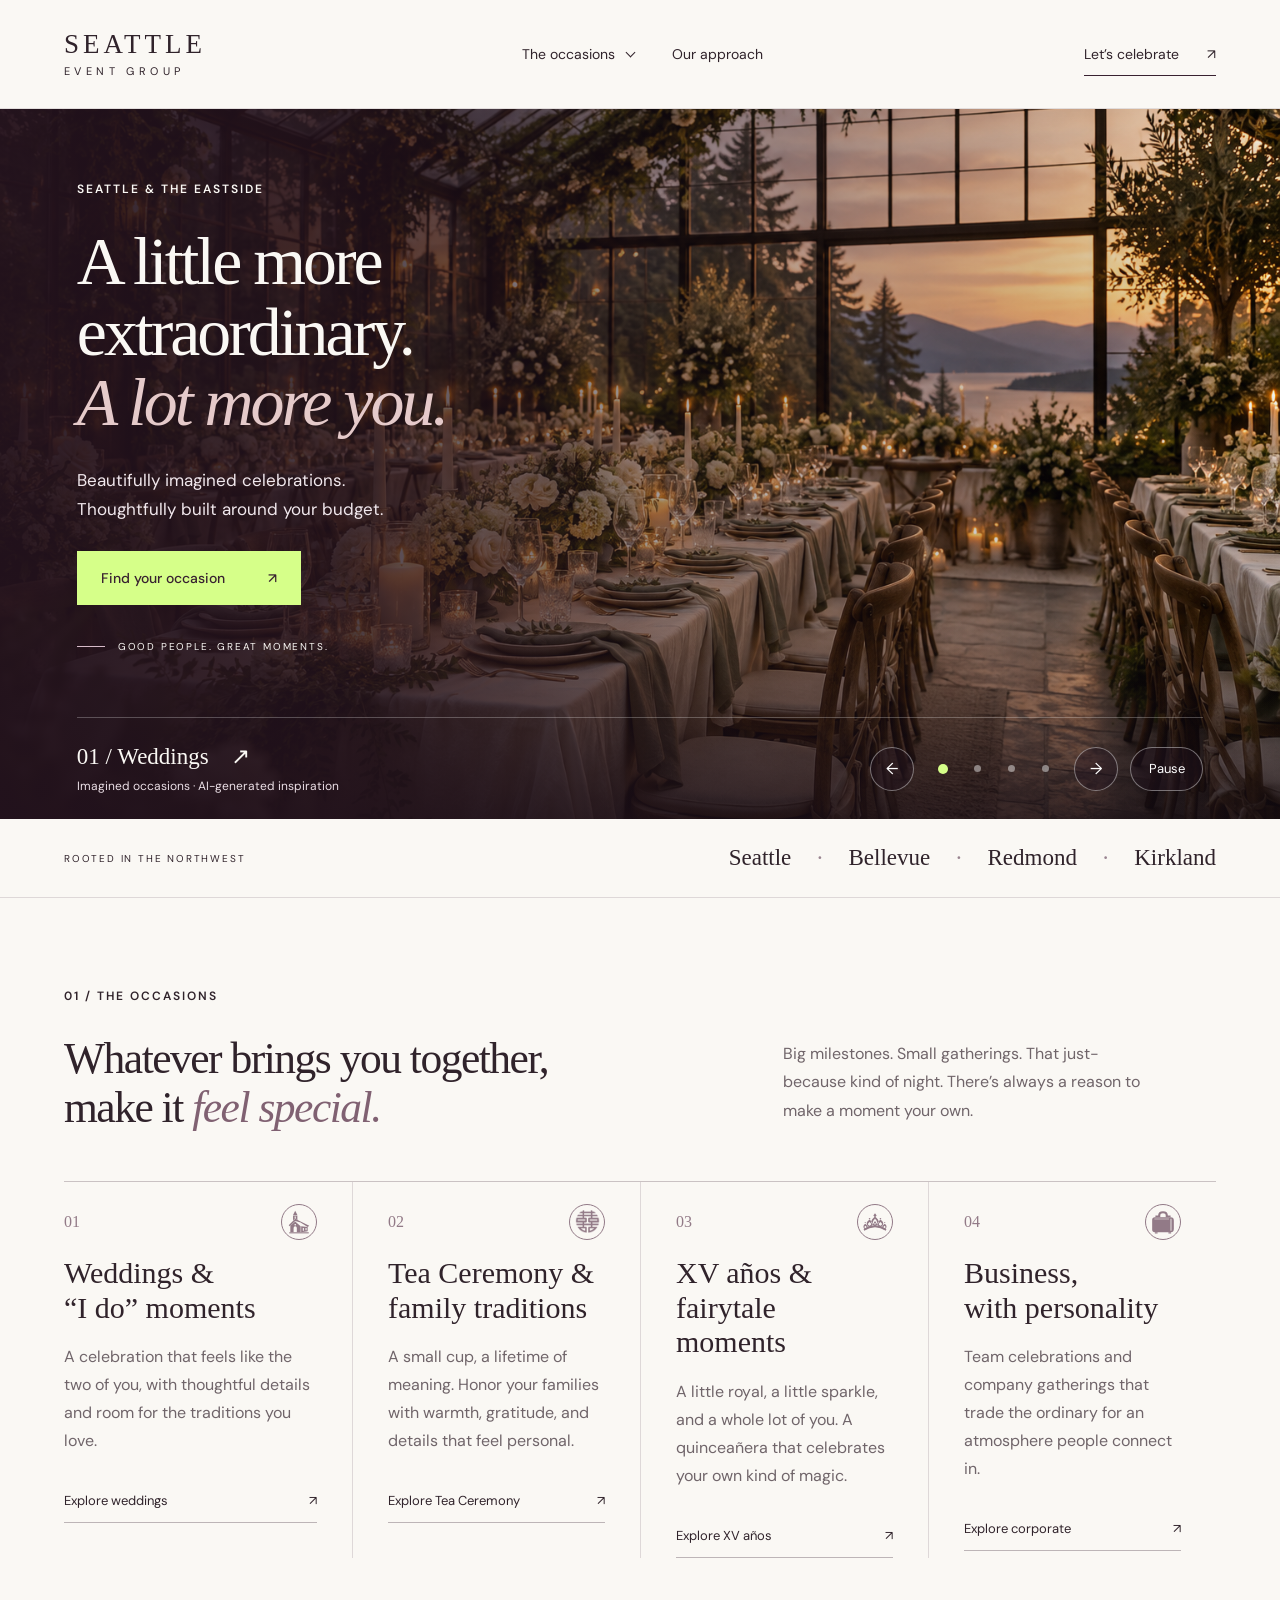
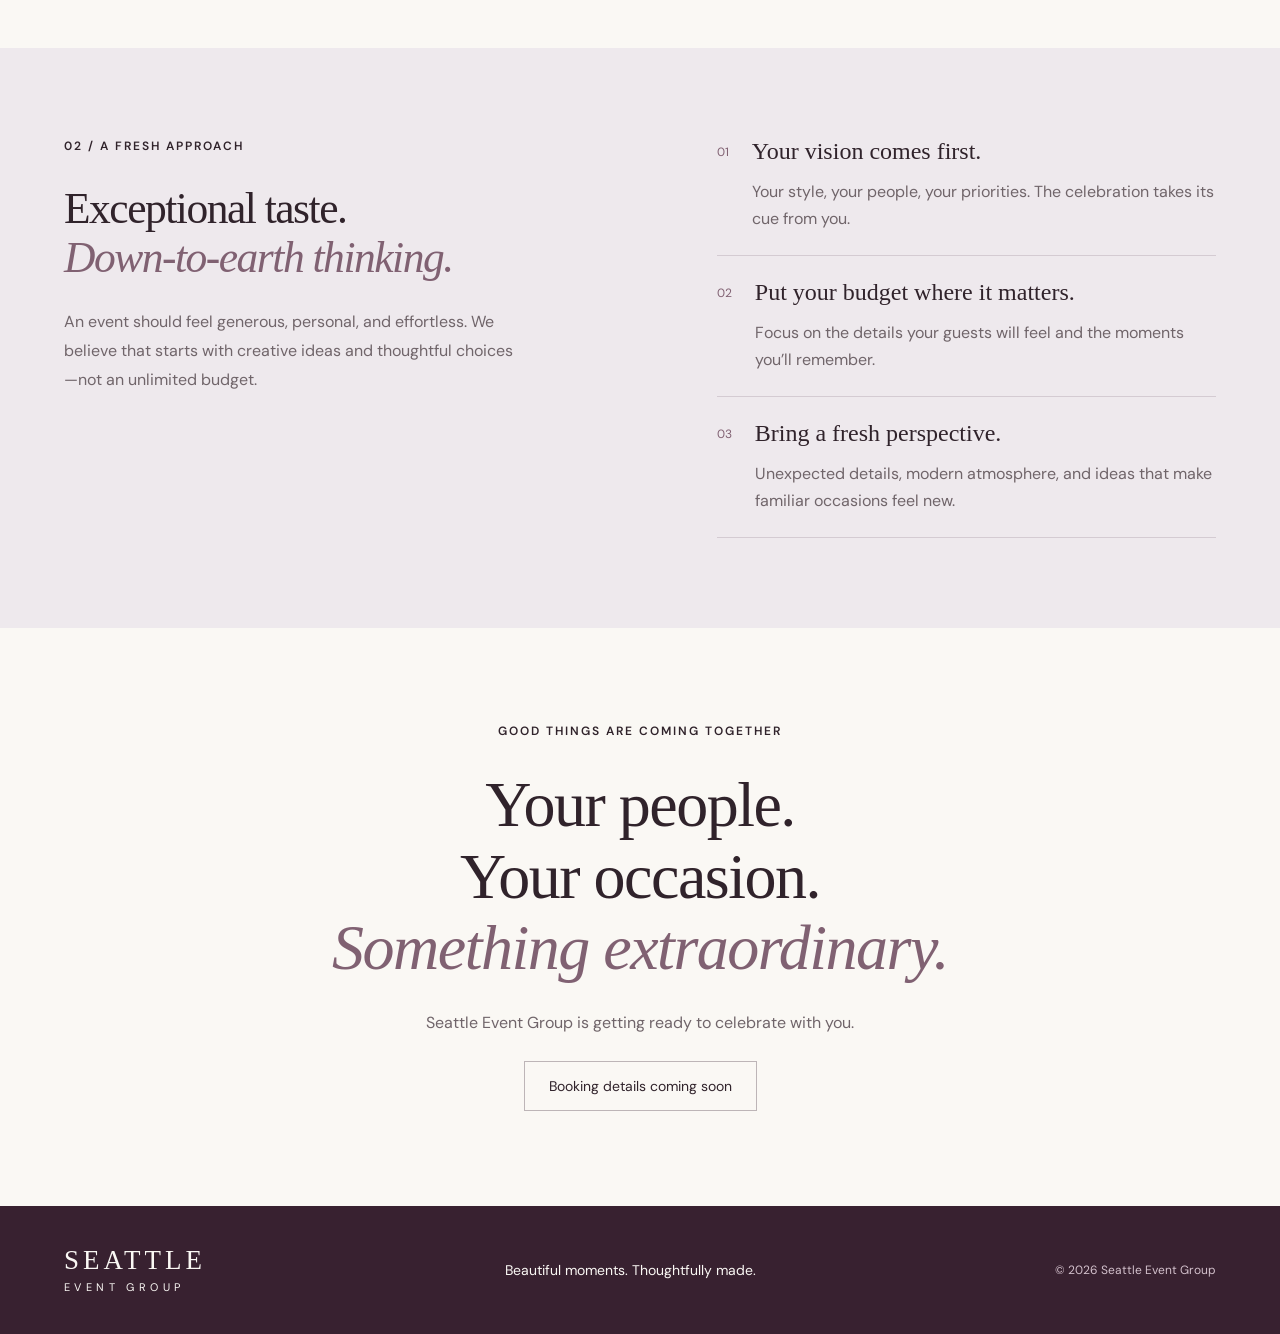
==== commit 5c9b70dc: "Refine occasion emblems with reference-inspired silhouettes" ====
--- a/index.html
+++ b/index.html
@@ -6,7 +6,7 @@
 <title>Seattle Event Group | Beautiful celebrations, thoughtfully priced</title>
 <meta name="description" content="A fresh approach to weddings, tea ceremonies, XV años, and company gatherings in Seattle, Bellevue, Redmond, and Kirkland. Elevated design. Thoughtful budgets.">
 <link rel="icon" type="image/svg+xml" href="data:image/svg+xml,%3Csvg xmlns='http://www.w3.org/2000/svg' viewBox='0 0 40 40'%3E%3Crect width='40' height='40' rx='20' fill='%23382130'/%3E%3Ctext x='20' y='29' text-anchor='middle' font-family='Georgia' font-size='29' fill='%23fffaf4'%3Es%3C/text%3E%3C/svg%3E">
-<link rel="stylesheet" href="styles.css?v=four-occasions">
+<link rel="stylesheet" href="styles.css?v=occasion-silhouettes">
 </head>
 <body>
 <a class="skip" href="#main">Skip to content</a>
@@ -100,7 +100,14 @@
 <article>
 <div class="occasion-marker">
 <span class="number">01</span>
-<span class="occasion-emblem" aria-hidden="true"><svg viewBox="0 0 32 32" fill="none"><path d="M16 3v6m-3-3h6M8 17l8-8 8 8M10 15v13h12V15M6 28h20M13 28v-6a3 3 0 0 1 6 0v6"/><path d="M13 16h.01M19 16h.01" stroke-width="2.5"/></svg></span>
+<span class="occasion-emblem" aria-hidden="true"><svg viewBox="0 0 48 48">
+<path d="m17 3-4 8h8Z"/>
+<path fill-rule="evenodd" d="M13 12h8v9l-4-4-4 4Zm3 2v3h2v-3Z"/>
+<path d="m5 30 12-12 10 5 16 8-3 2-13-8-10-3L7 32Z"/>
+<path fill-rule="evenodd" d="m8 31 9-8 10 9v11H8Zm6 12v-8a3 3 0 0 1 6 0v8Zm1.5-14a1.5 1.5 0 1 0 3 0 1.5 1.5 0 1 0-3 0Z"/>
+<path fill-rule="evenodd" d="m28 32 12 1v8l-12 2Zm3 3v5h2v-5Zm5 0v4h2v-4Z"/>
+<path d="M6 43h36v2H6Z"/>
+</svg></span>
 </div>
 <h3>Weddings &<br>“I do” moments</h3>
 <p>A celebration that feels like the two of you, with thoughtful details and room for the traditions you love.</p>
@@ -118,7 +125,13 @@
 <article>
 <div class="occasion-marker">
 <span class="number">03</span>
-<span class="occasion-emblem" aria-hidden="true"><svg viewBox="0 0 32 32" fill="none"><path d="M7 23 5 12l7 6 4-10 4 10 7-6-2 11ZM7 26h18"/><circle cx="5" cy="10" r="1.5"/><circle cx="16" cy="6" r="1.5"/><circle cx="27" cy="10" r="1.5"/></svg></span>
+<span class="occasion-emblem" aria-hidden="true"><svg viewBox="0 0 48 42">
+<path d="m24 5 3 4-3 3-3-3Z"/>
+<path fill-rule="evenodd" d="M24 11c-9 7-9 13 0 18 9-5 9-11 0-18Zm0 4c-5 5-5 8 0 11 5-3 5-6 0-11ZM14 17c-7 4-7 10 0 14 8-4 7-9 0-14Zm0 4c-4 3-4 5 0 7 4-2 4-4 0-7ZM34 17c-7 5-8 10 0 14 7-4 7-10 0-14Zm0 4c-4 3-4 5 0 7 4-2 4-4 0-7ZM6 24c-5 4-4 8 1 11 6-4 4-7-1-11Zm0 4c-2 2-2 4 1 5 3-2 1-4-1-5ZM42 24c-5 4-7 7-1 11 5-3 6-7 1-11Zm0 4c-2 1-4 3-1 5 3-1 3-3 1-5Z"/>
+<path d="M3 34q21-14 42 0l-1 3q-20-13-40 0Zm21-15 2 3-2 3-2-3Z"/>
+<circle cx="14" cy="15" r="1.5"/><circle cx="34" cy="15" r="1.5"/>
+<circle cx="6" cy="22" r="1"/><circle cx="42" cy="22" r="1"/>
+</svg></span>
 </div>
 <h3>XV años &<br>fairytale moments</h3>
 <p>A little royal, a little sparkle, and a whole lot of you. A quinceañera that celebrates your own kind of magic.</p>
@@ -127,7 +140,11 @@
 <article>
 <div class="occasion-marker">
 <span class="number">04</span>
-<span class="occasion-emblem" aria-hidden="true"><svg viewBox="0 0 32 32" fill="none"><rect x="5" y="11" width="22" height="16" rx="2"/><path d="M11 11V7h10v4M5 17l11 4 11-4M16 19v4"/></svg></span>
+<span class="occasion-emblem" aria-hidden="true"><svg viewBox="0 0 48 48">
+<path d="M15 15v-3q0-8 9-8t9 8v3h-4v-3q0-4-5-4t-5 4v3ZM10 12h5v3h-5Zm23 0h5v3h-5Z"/>
+<path fill-rule="evenodd" d="M9 15h29q6 0 6 6v16q0 6-6 6H9q-5 0-5-5V20q0-5 5-5Zm29 3v22h1.5V18ZM8 18v1h27v-1Z"/>
+<path d="M9 43h5v2H9Zm25 0h5v2h-5Z"/>
+</svg></span>
 </div>
 <h3>Business,<br>with personality</h3>
 <p>Team celebrations and company gatherings that trade the ordinary for an atmosphere people connect in.</p>
--- a/styles.css
+++ b/styles.css
@@ -245,10 +245,8 @@
   display:block;
   width:26px;
   height:26px;
-  stroke:currentColor;
-  stroke-width:1.4;
-  stroke-linecap:round;
-  stroke-linejoin:round}
+  fill:currentColor;
+  stroke:none}
 .double-happiness::before {
   content:'';
   display:block;
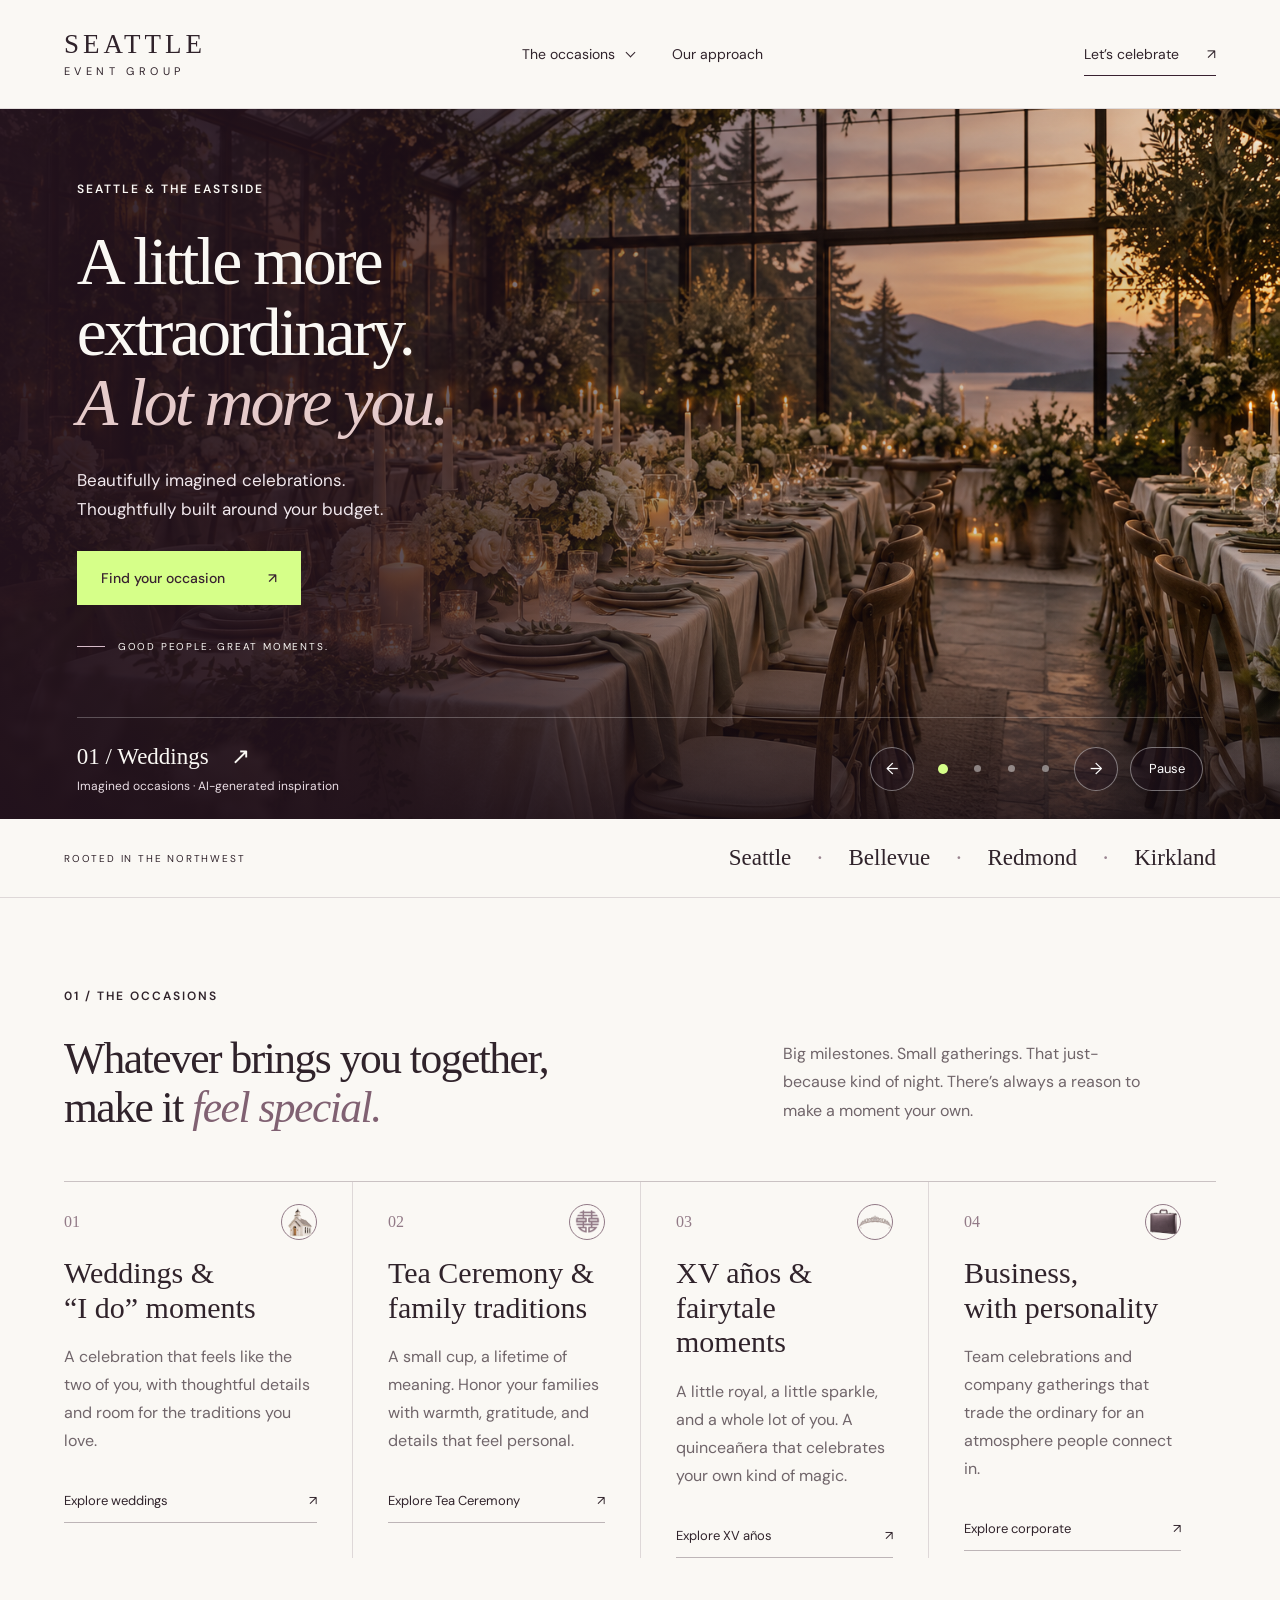
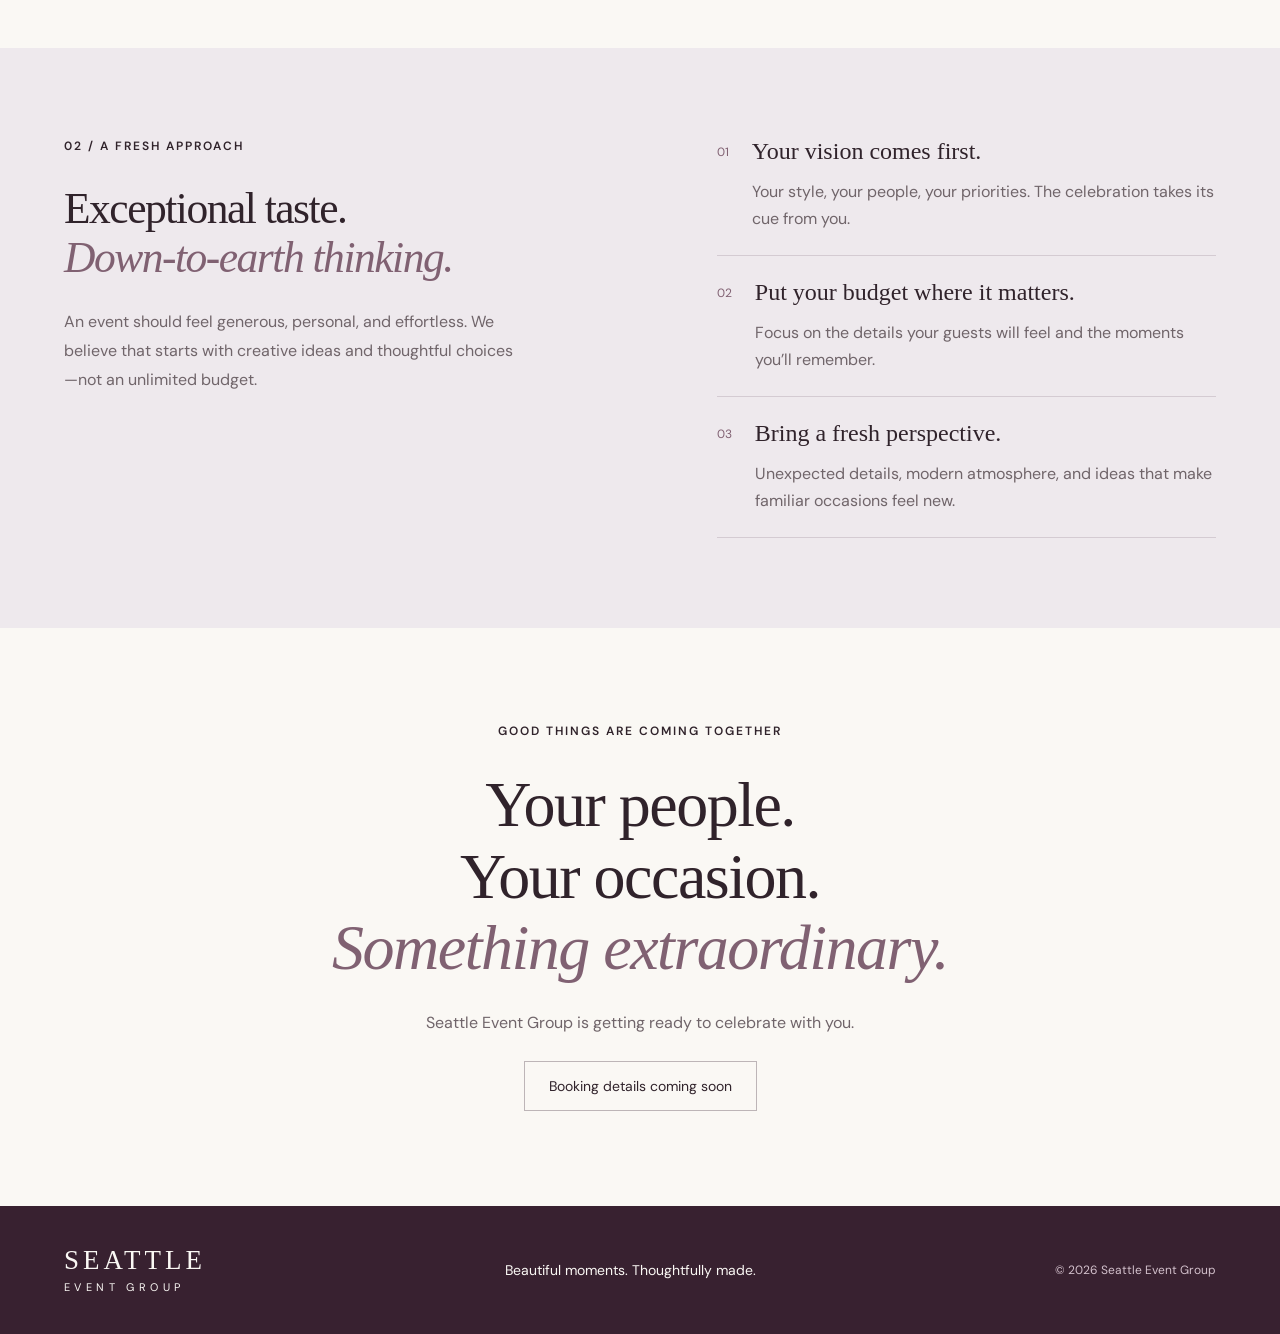
==== commit c525e94a: "Replace drawn occasion icons with realistic photographic cutouts" ====
--- a/index.html
+++ b/index.html
@@ -6,7 +6,7 @@
 <title>Seattle Event Group | Beautiful celebrations, thoughtfully priced</title>
 <meta name="description" content="A fresh approach to weddings, tea ceremonies, XV años, and company gatherings in Seattle, Bellevue, Redmond, and Kirkland. Elevated design. Thoughtful budgets.">
 <link rel="icon" type="image/svg+xml" href="data:image/svg+xml,%3Csvg xmlns='http://www.w3.org/2000/svg' viewBox='0 0 40 40'%3E%3Crect width='40' height='40' rx='20' fill='%23382130'/%3E%3Ctext x='20' y='29' text-anchor='middle' font-family='Georgia' font-size='29' fill='%23fffaf4'%3Es%3C/text%3E%3C/svg%3E">
-<link rel="stylesheet" href="styles.css?v=occasion-silhouettes">
+<link rel="stylesheet" href="styles.css?v=realistic-emblems">
 </head>
 <body>
 <a class="skip" href="#main">Skip to content</a>
@@ -100,14 +100,7 @@
 <article>
 <div class="occasion-marker">
 <span class="number">01</span>
-<span class="occasion-emblem" aria-hidden="true"><svg viewBox="0 0 48 48">
-<path d="m17 3-4 8h8Z"/>
-<path fill-rule="evenodd" d="M13 12h8v9l-4-4-4 4Zm3 2v3h2v-3Z"/>
-<path d="m5 30 12-12 10 5 16 8-3 2-13-8-10-3L7 32Z"/>
-<path fill-rule="evenodd" d="m8 31 9-8 10 9v11H8Zm6 12v-8a3 3 0 0 1 6 0v8Zm1.5-14a1.5 1.5 0 1 0 3 0 1.5 1.5 0 1 0-3 0Z"/>
-<path fill-rule="evenodd" d="m28 32 12 1v8l-12 2Zm3 3v5h2v-5Zm5 0v4h2v-4Z"/>
-<path d="M6 43h36v2H6Z"/>
-</svg></span>
+<span class="occasion-emblem" aria-hidden="true"><img src="/assets/chapel-realistic.png" alt="" width="1254" height="1254" decoding="async"></span>
 </div>
 <h3>Weddings &<br>“I do” moments</h3>
 <p>A celebration that feels like the two of you, with thoughtful details and room for the traditions you love.</p>
@@ -125,13 +118,7 @@
 <article>
 <div class="occasion-marker">
 <span class="number">03</span>
-<span class="occasion-emblem" aria-hidden="true"><svg viewBox="0 0 48 42">
-<path d="m24 5 3 4-3 3-3-3Z"/>
-<path fill-rule="evenodd" d="M24 11c-9 7-9 13 0 18 9-5 9-11 0-18Zm0 4c-5 5-5 8 0 11 5-3 5-6 0-11ZM14 17c-7 4-7 10 0 14 8-4 7-9 0-14Zm0 4c-4 3-4 5 0 7 4-2 4-4 0-7ZM34 17c-7 5-8 10 0 14 7-4 7-10 0-14Zm0 4c-4 3-4 5 0 7 4-2 4-4 0-7ZM6 24c-5 4-4 8 1 11 6-4 4-7-1-11Zm0 4c-2 2-2 4 1 5 3-2 1-4-1-5ZM42 24c-5 4-7 7-1 11 5-3 6-7 1-11Zm0 4c-2 1-4 3-1 5 3-1 3-3 1-5Z"/>
-<path d="M3 34q21-14 42 0l-1 3q-20-13-40 0Zm21-15 2 3-2 3-2-3Z"/>
-<circle cx="14" cy="15" r="1.5"/><circle cx="34" cy="15" r="1.5"/>
-<circle cx="6" cy="22" r="1"/><circle cx="42" cy="22" r="1"/>
-</svg></span>
+<span class="occasion-emblem tiara-emblem" aria-hidden="true"><img src="/assets/tiara-realistic.png" alt="" width="1254" height="1254" decoding="async"></span>
 </div>
 <h3>XV años &<br>fairytale moments</h3>
 <p>A little royal, a little sparkle, and a whole lot of you. A quinceañera that celebrates your own kind of magic.</p>
@@ -140,11 +127,7 @@
 <article>
 <div class="occasion-marker">
 <span class="number">04</span>
-<span class="occasion-emblem" aria-hidden="true"><svg viewBox="0 0 48 48">
-<path d="M15 15v-3q0-8 9-8t9 8v3h-4v-3q0-4-5-4t-5 4v3ZM10 12h5v3h-5Zm23 0h5v3h-5Z"/>
-<path fill-rule="evenodd" d="M9 15h29q6 0 6 6v16q0 6-6 6H9q-5 0-5-5V20q0-5 5-5Zm29 3v22h1.5V18ZM8 18v1h27v-1Z"/>
-<path d="M9 43h5v2H9Zm25 0h5v2h-5Z"/>
-</svg></span>
+<span class="occasion-emblem briefcase-emblem" aria-hidden="true"><img src="/assets/briefcase-realistic.png" alt="" width="1254" height="1254" decoding="async"></span>
 </div>
 <h3>Business,<br>with personality</h3>
 <p>Team celebrations and company gatherings that trade the ordinary for an atmosphere people connect in.</p>
--- a/styles.css
+++ b/styles.css
@@ -241,12 +241,13 @@
   border:1px solid currentColor;
   border-radius:50%;
   background:transparent}
-.occasion-emblem svg {
+.occasion-emblem img {
   display:block;
-  width:26px;
-  height:26px;
-  fill:currentColor;
-  stroke:none}
+  width:30px;
+  height:30px;
+  object-fit:contain}
+.tiara-emblem img {width:32px;height:32px}
+.briefcase-emblem img {width:27px;height:27px}
 .double-happiness::before {
   content:'';
   display:block;
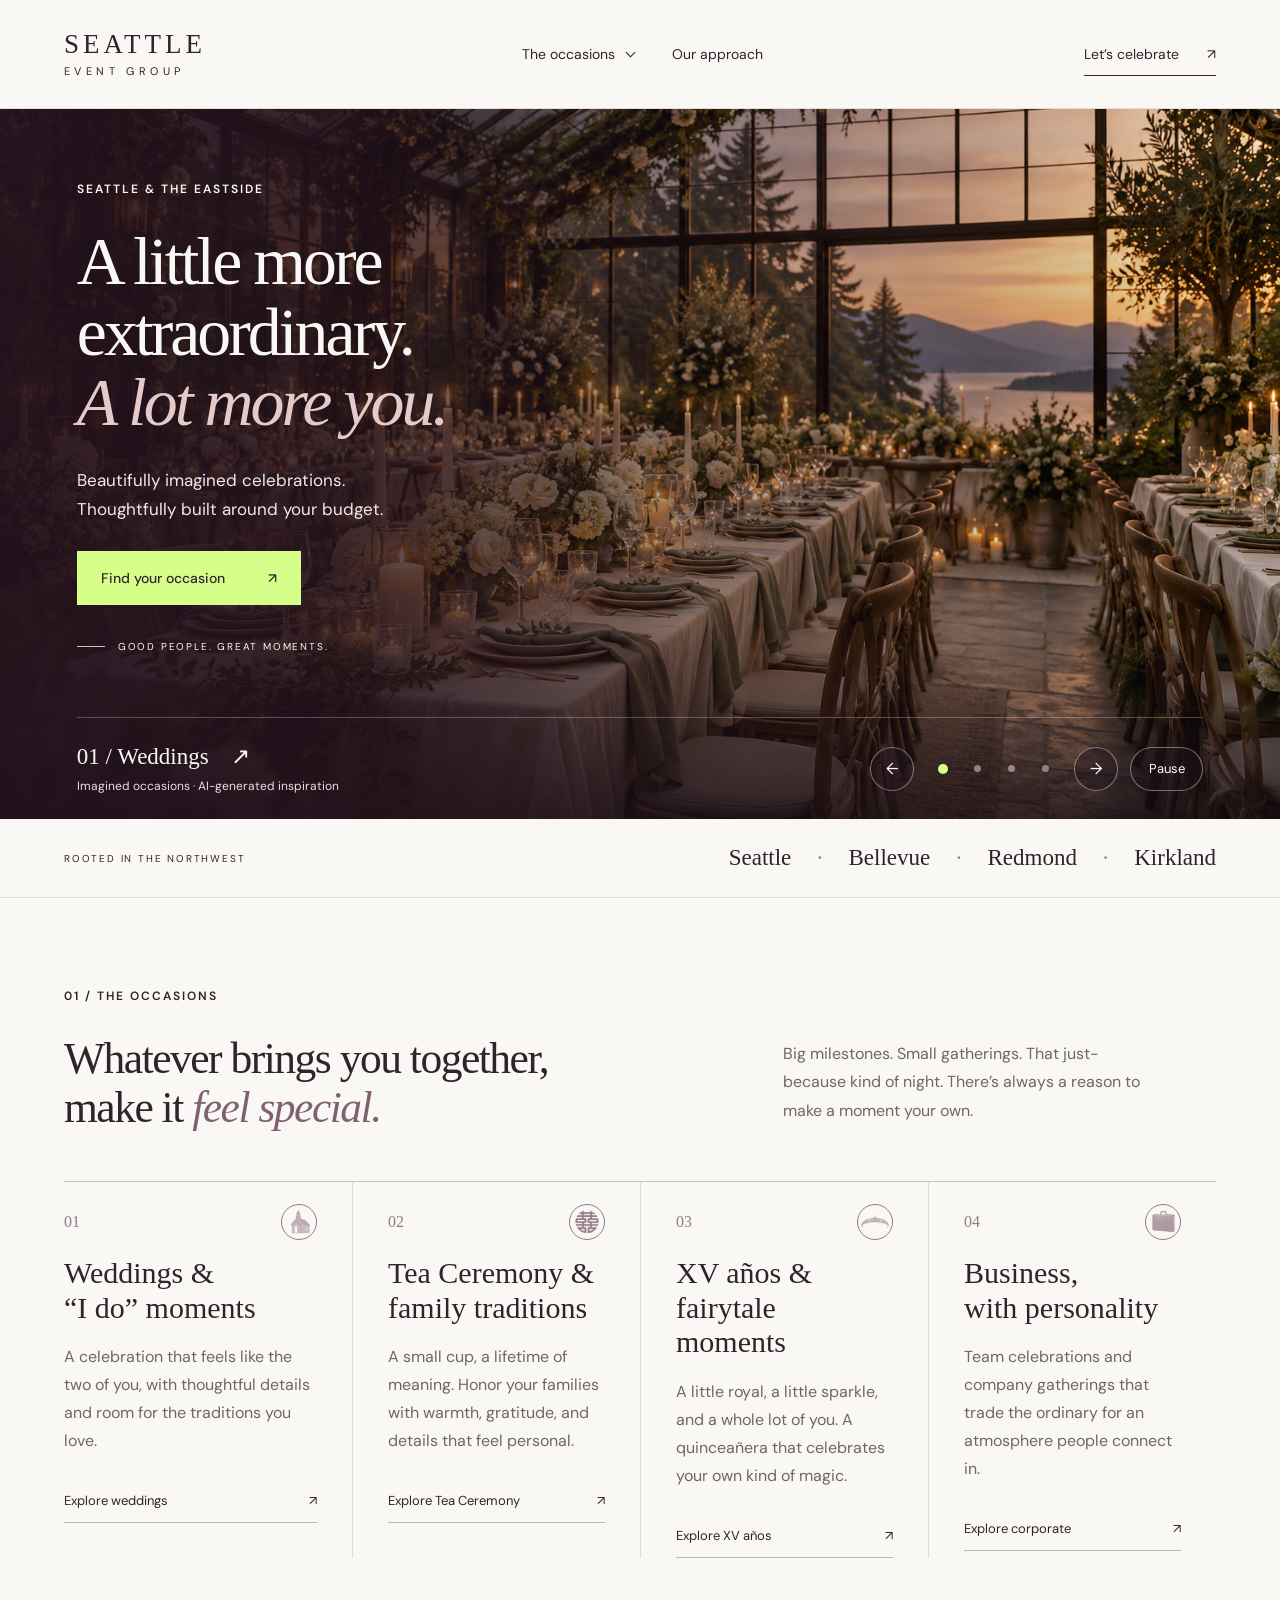
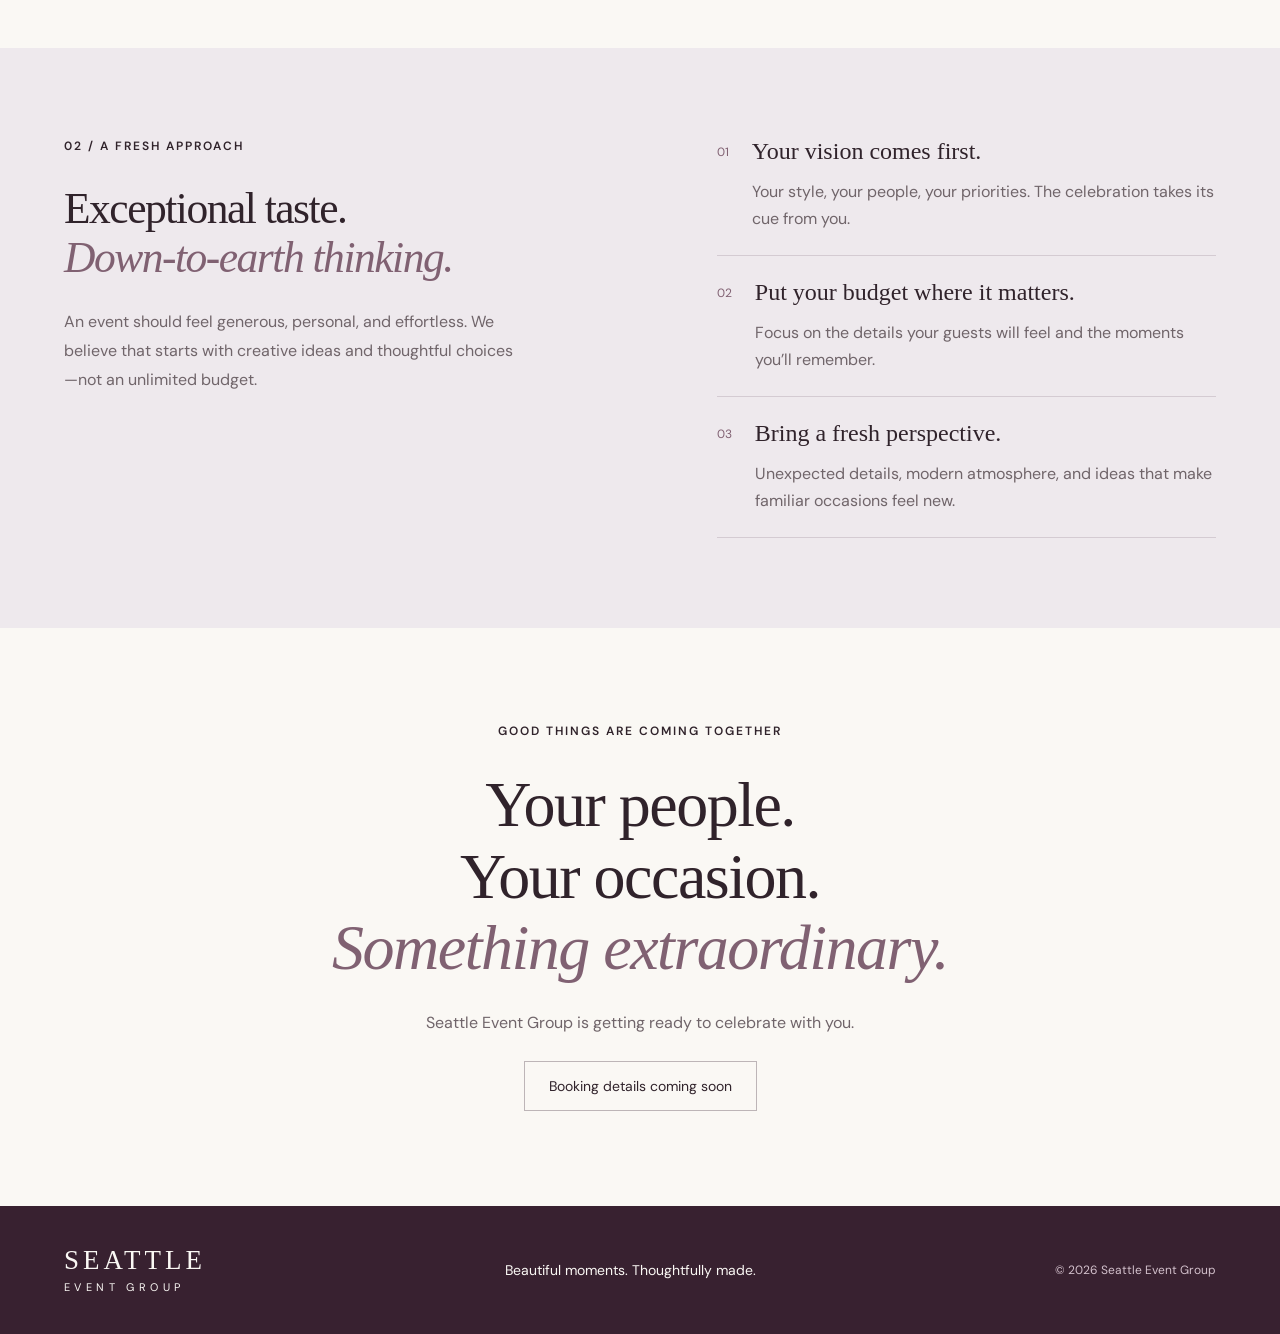
==== commit dad8b20a: "Refine monochrome occasion emblems and circle spacing" ====
--- a/index.html
+++ b/index.html
@@ -6,9 +6,20 @@
 <title>Seattle Event Group | Beautiful celebrations, thoughtfully priced</title>
 <meta name="description" content="A fresh approach to weddings, tea ceremonies, XV años, and company gatherings in Seattle, Bellevue, Redmond, and Kirkland. Elevated design. Thoughtful budgets.">
 <link rel="icon" type="image/svg+xml" href="data:image/svg+xml,%3Csvg xmlns='http://www.w3.org/2000/svg' viewBox='0 0 40 40'%3E%3Crect width='40' height='40' rx='20' fill='%23382130'/%3E%3Ctext x='20' y='29' text-anchor='middle' font-family='Georgia' font-size='29' fill='%23fffaf4'%3Es%3C/text%3E%3C/svg%3E">
-<link rel="stylesheet" href="styles.css?v=realistic-emblems">
+<link rel="stylesheet" href="styles.css?v=monochrome-emblems">
 </head>
 <body>
+<!-- Tint the photographic detail with the same ink used by the occasion numbers. -->
+<svg width="0" height="0" aria-hidden="true" focusable="false" style="position:absolute">
+<defs>
+<filter id="occasion-ink" color-interpolation-filters="sRGB" x="0" y="0" width="100%" height="100%">
+<feColorMatrix in="SourceGraphic" type="matrix" values="0 0 0 0 0  0 0 0 0 0  0 0 0 0 0  -.12756 -.42912 -.04332 0 1" result="ink-opacity"/>
+<feComposite in="ink-opacity" in2="SourceAlpha" operator="in" result="detail-alpha"/>
+<feFlood flood-color="var(--occasion-marker)" result="number-ink"/>
+<feComposite in="number-ink" in2="detail-alpha" operator="in"/>
+</filter>
+</defs>
+</svg>
 <a class="skip" href="#main">Skip to content</a>
 <header class="site-header">
 <a class="brand" href="#" aria-label="Seattle Event Group home">SEATTLE<span>EVENT GROUP</span>
@@ -100,7 +111,7 @@
 <article>
 <div class="occasion-marker">
 <span class="number">01</span>
-<span class="occasion-emblem" aria-hidden="true"><img src="/assets/chapel-realistic.png" alt="" width="1254" height="1254" decoding="async"></span>
+<span class="occasion-emblem" aria-hidden="true"><img src="/assets/chapel-monochrome.png" alt="" width="1254" height="1254" decoding="async"></span>
 </div>
 <h3>Weddings &<br>“I do” moments</h3>
 <p>A celebration that feels like the two of you, with thoughtful details and room for the traditions you love.</p>
@@ -118,7 +129,7 @@
 <article>
 <div class="occasion-marker">
 <span class="number">03</span>
-<span class="occasion-emblem tiara-emblem" aria-hidden="true"><img src="/assets/tiara-realistic.png" alt="" width="1254" height="1254" decoding="async"></span>
+<span class="occasion-emblem tiara-emblem" aria-hidden="true"><img src="/assets/tiara-monochrome.png" alt="" width="1254" height="1254" decoding="async"></span>
 </div>
 <h3>XV años &<br>fairytale moments</h3>
 <p>A little royal, a little sparkle, and a whole lot of you. A quinceañera that celebrates your own kind of magic.</p>
@@ -127,7 +138,7 @@
 <article>
 <div class="occasion-marker">
 <span class="number">04</span>
-<span class="occasion-emblem briefcase-emblem" aria-hidden="true"><img src="/assets/briefcase-realistic.png" alt="" width="1254" height="1254" decoding="async"></span>
+<span class="occasion-emblem briefcase-emblem" aria-hidden="true"><img src="/assets/briefcase-monochrome.png" alt="" width="1254" height="1254" decoding="async"></span>
 </div>
 <h3>Business,<br>with personality</h3>
 <p>Team celebrations and company gatherings that trade the ordinary for an atmosphere people connect in.</p>
--- a/styles.css
+++ b/styles.css
@@ -232,6 +232,7 @@
   justify-content:space-between;
   height:19px}
 .occasion-emblem {
+  position:relative;
   display:grid;
   place-items:center;
   width:36px;
@@ -243,19 +244,25 @@
   background:transparent}
 .occasion-emblem img {
   display:block;
-  width:30px;
-  height:30px;
-  object-fit:contain}
-.tiara-emblem img {width:32px;height:32px}
-.briefcase-emblem img {width:27px;height:27px}
+  width:25px;
+  height:25px;
+  object-fit:contain;
+  filter:url('#occasion-ink')}
+.tiara-emblem img {width:28px;height:28px}
+.briefcase-emblem img {width:23px;height:23px}
 .double-happiness::before {
   content:'';
+  position:absolute;
+  left:50%;
+  top:50%;
+  transform:translate(-50%,-50%);
   display:block;
   width:25px;
   height:23px;
   background:currentColor;
-  -webkit-mask:url('assets/double-happiness.png') center/contain no-repeat;
-  mask:url('assets/double-happiness.png') center/contain no-repeat}
+  /* Center the artwork's visible bounds, including its uneven source padding. */
+  -webkit-mask:url('assets/double-happiness.png') calc(50% + .025px) calc(50% + .146px)/contain no-repeat;
+  mask:url('assets/double-happiness.png') calc(50% + .025px) calc(50% + .146px)/contain no-repeat}
 h3 {
   font-weight:400;
   font-family:Georgia,serif;
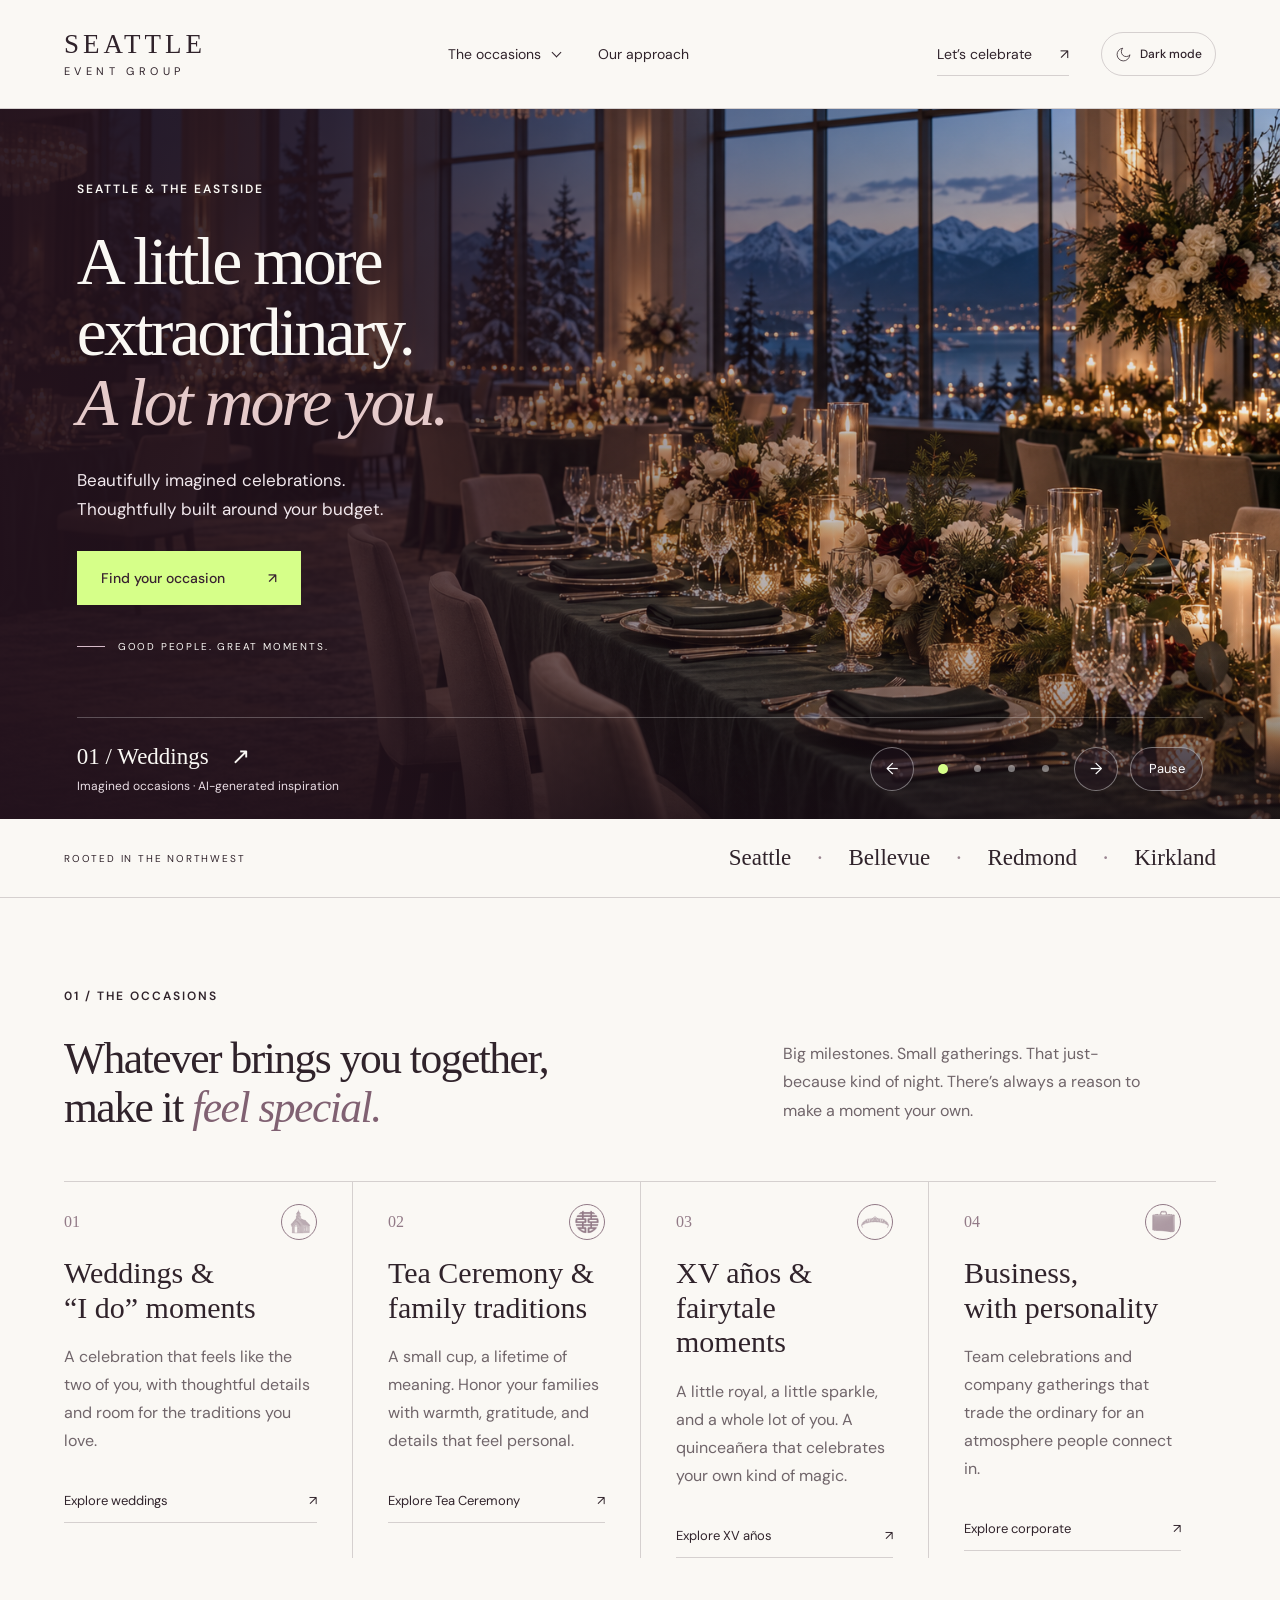
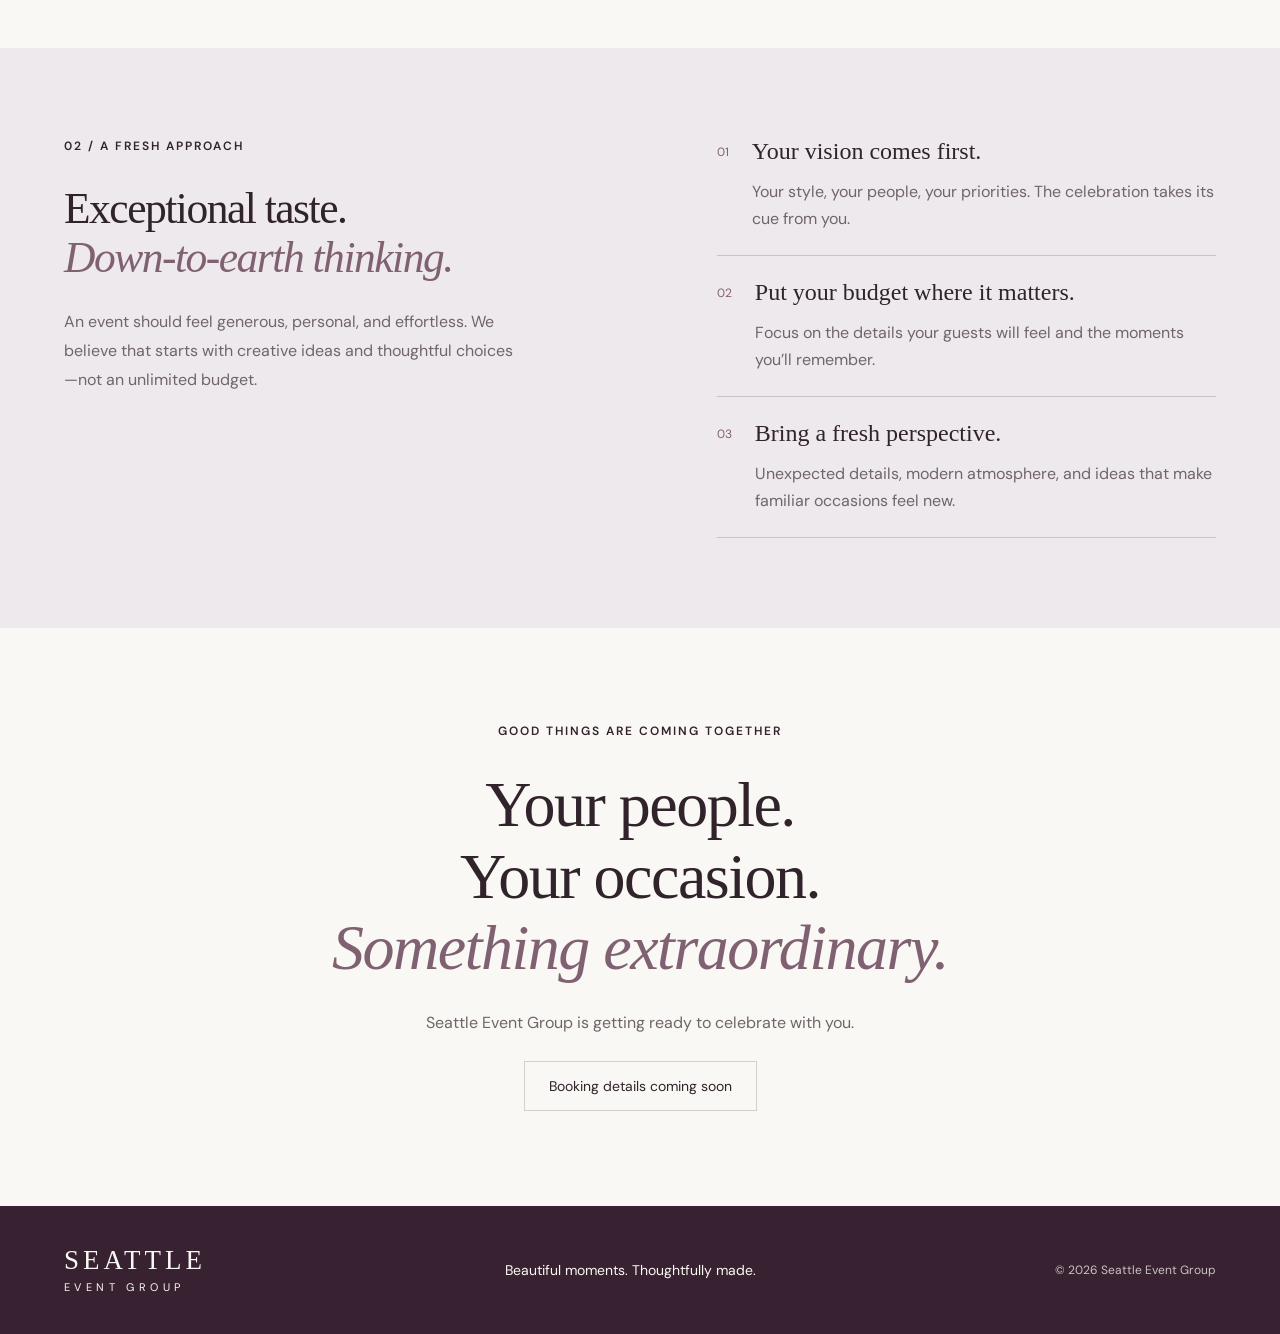
==== commit b584dfac: "Add adaptive dark theme and seasonal event visuals" ====
--- a/index.html
+++ b/index.html
@@ -1,13 +1,13 @@
 <!doctype html>
 <html lang="en">
-<head>
+<head><script src="/theme.js"></script>
 <meta charset="UTF-8">
 <meta name="viewport" content="width=device-width, initial-scale=1">
 <title>Seattle Event Group | Beautiful celebrations, thoughtfully priced</title>
 <meta name="description" content="A fresh approach to weddings, tea ceremonies, XV años, and company gatherings in Seattle, Bellevue, Redmond, and Kirkland. Elevated design. Thoughtful budgets.">
 <link rel="icon" type="image/svg+xml" href="data:image/svg+xml,%3Csvg xmlns='http://www.w3.org/2000/svg' viewBox='0 0 40 40'%3E%3Crect width='40' height='40' rx='20' fill='%23382130'/%3E%3Ctext x='20' y='29' text-anchor='middle' font-family='Georgia' font-size='29' fill='%23fffaf4'%3Es%3C/text%3E%3C/svg%3E">
 <link rel="stylesheet" href="styles.css?v=monochrome-emblems">
-</head>
+<link rel="stylesheet" href="/theme.css"><link rel="stylesheet" href="/event-effects.css"><script src="/event-effects.js" defer></script></head>
 <body>
 <!-- Tint the photographic detail with the same ink used by the occasion numbers. -->
 <svg width="0" height="0" aria-hidden="true" focusable="false" style="position:absolute">
@@ -43,12 +43,15 @@
 <a class="nav-cta" href="#connect">Let’s celebrate <span>↗</span>
 </a>
 </nav>
+<button class="theme-toggle" type="button" data-theme-toggle aria-label="Dark mode" aria-pressed="false" hidden>
+<svg viewBox="0 0 24 24" aria-hidden="true"><path d="M20.9 13A6.95 6.95 0 0 1 11 3.1a9 9 0 1 0 9.9 9.9Z"/></svg><span>Dark mode</span>
+</button>
 </header>
 <main id="main">
 <section class="hero" aria-label="Event inspiration slideshow" aria-roledescription="carousel">
 <div class="hero-slides">
 <figure class="hero-slide is-active" role="group" aria-roledescription="slide" aria-label="1 of 4: Weddings" data-occasion="Weddings" data-url="/weddings/">
-<img src="assets/weddings.png" alt="Wedding inspiration: ivory flowers and candlelit tables in a forest garden glasshouse" fetchpriority="high">
+<img data-seasonal-wedding src="assets/weddings.png" alt="Wedding inspiration: ivory flowers and candlelit tables in a forest garden glasshouse" fetchpriority="high">
 </figure>
 <figure class="hero-slide" role="group" aria-roledescription="slide" aria-label="2 of 4: Tea Ceremony" aria-hidden="true" data-occasion="Tea Ceremony" data-url="/tea-ceremony/">
 <img src="assets/tea-ceremony.png" alt="Tea ceremony inspiration: a red and gold tea set with ivory and burgundy flowers" loading="eager">
@@ -57,7 +60,7 @@
 <img src="assets/xv-anos.png" alt="XV años inspiration: a princess ballroom with blush flowers, crystal chandeliers, and a grand staircase" loading="eager">
 </figure>
 <figure class="hero-slide" role="group" aria-roledescription="slide" aria-label="4 of 4: Corporate" aria-hidden="true" data-occasion="Corporate" data-url="/corporate/">
-<img src="assets/corporate.png" alt="Corporate event inspiration: an elegant venue with electric blue and violet stage lighting" loading="eager">
+<img src="assets/corporate-velora.png" alt="Corporate event inspiration: the fictional VELORA Innovation Expo, with branded LED screens and illuminated stage letters" loading="eager">
 </figure>
 </div>
 <div class="hero-shade" aria-hidden="true">
--- a/theme.css
+++ b/theme.css
@@ -0,0 +1,139 @@
+/* Each dark palette exchanges the original background and text colors. */
+:root {
+  --theme-paper:#faf8f4;
+  --theme-ink:#30232b;
+  --theme-muted:#70656a;
+  --theme-accent:#d6ff89;
+  --theme-surface:#eee9ed;
+  --theme-soft:#806172;
+  --theme-marker:#927a87;
+  --theme-line:#38213030;
+}
+.wedding-page {
+  --theme-paper:#f7f4ec;--theme-ink:#31463a;--theme-muted:#617066;
+  --theme-accent:#526c53;--theme-surface:#e9edde;--theme-soft:#71816a;--theme-line:#31463a30;
+}
+.tea-page {
+  --theme-paper:#f6efe2;--theme-ink:#571f24;--theme-muted:#78575a;
+  --theme-accent:#7b252d;--theme-line:#571f2430;
+}
+.xv-page {
+  --theme-paper:#fcf6f6;--theme-ink:#65445f;--theme-muted:#856d81;
+  --theme-accent:#805c79;--theme-surface:#f0e6ee;--theme-wish:#e9dbe8;
+  --theme-soft:#9a7390;--theme-line:#805c792d;--theme-glow:#f5e5ef;
+}
+.corporate-page {
+  --theme-paper:#f3f4f6;--theme-ink:#12151d;--theme-muted:#545c6d;
+  --theme-accent:#405a16;--theme-surface:#e5e8ef;--theme-line:#12151d30;
+}
+body {
+  --surface:var(--theme-surface);--soft-ink:var(--theme-soft);
+  --line:var(--theme-line);--button-ink:#382130;
+}
+html[data-theme="light"] body {
+  --paper:var(--theme-paper);--ink:var(--theme-ink);--muted:var(--theme-muted);
+  --accent:var(--theme-accent);--line:var(--theme-line);
+}
+html[data-theme="dark"] body {
+  --paper:var(--theme-ink);--ink:var(--theme-paper);
+  --muted:color-mix(in srgb, var(--ink) 73%, var(--paper));
+  --accent:color-mix(in srgb, var(--ink) 80%, var(--theme-accent));
+  --surface:color-mix(in srgb, var(--paper) 90%, var(--ink));
+  --soft-ink:color-mix(in srgb, var(--ink) 78%, var(--theme-soft, var(--paper)));
+  --occasion-marker:color-mix(in srgb, var(--ink) 75%, var(--theme-marker));
+  --line:color-mix(in srgb, var(--ink) 22%, transparent);
+}
+html[data-theme="dark"] body:not([class]) {--accent:#d6ff89;--plum:#faf8f4}
+html[data-theme="dark"] .corporate-page {--accent:#d5ff7f;--surface:#1c2230}
+.theme-toggle {
+  display:inline-flex;align-items:center;justify-content:center;gap:8px;
+  order:5;flex-shrink:0;min-height:44px;padding:10px 13px;
+  border:1px solid var(--line);border-radius:24px;background:transparent;
+  color:inherit;font:500 12px 'DM Sans',sans-serif;cursor:pointer;
+}
+.theme-toggle[hidden] {display:none}
+.theme-toggle:hover {background:color-mix(in srgb, currentColor 8%, transparent)}
+.theme-toggle svg {width:17px;height:17px;fill:none;stroke:currentColor;stroke-width:1.1;stroke-linecap:round;stroke-linejoin:round}
+html[data-theme="dark"] .theme-toggle {background:color-mix(in srgb, currentColor 10%, transparent)}
+body:not([class]) .theme-toggle {order:5}
+body:not([class]) .main-nav {order:2}
+body:not([class]) .menu-toggle {order:4}
+body:not([class]) .site-header, .locations, .occasion-dropdown, .occasion-grid,
+.occasion-grid article+article, .occasion-dropdown .all-occasions,
+.occasion-link, .principles article, .soon, .nav-cta, .menu-toggle {border-color:var(--line)}
+.nav-ready .main-nav {border-color:var(--line)}
+.approach {background:var(--surface)}
+.section-top h2 em, .principles article>span, .occasion-link:hover,
+.occasion-dropdown a:hover, .main-nav>a:hover {color:var(--soft-ink)}
+.hero {color:#faf8f4;background:#382130}
+.hero .light, .nav-cta {color:var(--ink)}
+.hero .light {color:var(--button-ink)}
+body:not([class]) footer>span {color:color-mix(in srgb, var(--paper) 75%, var(--plum))}
+.skip {background:var(--paper);color:var(--ink)}
+.brief-form select option {background:var(--paper);color:var(--ink)}
+.wedding-copy h1 em {color:var(--soft-ink)}
+.wedding-story {background:var(--surface)}
+.wedding-ribbon {background:color-mix(in srgb, var(--surface) 70%, var(--paper))}
+.wedding-story .seal {border-color:var(--line)}
+/* The tea header's colored band spans the viewport, with the other pages' gutters. */
+.tea-page .site-header {
+  max-width:none;width:100%;padding-inline:6%;
+  background:#4a161d;color:#f5e9d3;border-color:var(--line);
+}
+.tea-page .site-header .mobile-nav nav {background:#4a161d;color:#f5e9d3}
+html[data-theme="dark"] .tea-page .site-header,
+html[data-theme="dark"] .tea-page .site-header .mobile-nav nav {background:var(--paper);color:var(--ink)}
+.tea-page .site-header .theme-toggle {border-color:currentColor}
+.xv-page {background:radial-gradient(ellipse at 20% 8%,var(--theme-glow) 0%,transparent 45%),var(--paper)}
+html[data-theme="dark"] .xv-page {--theme-glow:#77566b35;--theme-wish:var(--surface)}
+.xv-page .site-header {border-color:var(--line)}
+.xv-hero .eyebrow {color:var(--muted)}
+.xv-hero h1 em {color:var(--soft-ink)}
+.xv-details article {background:var(--surface)}
+.xv-wish {background:var(--theme-wish)}
+.xv-crown img {width:100px;height:68px;object-fit:contain;filter:url('#tiara-ink')}
+/* Scatter the stars around the copy, leaving its reading area clear. */
+.xv-stars {inset:0;display:block}
+.xv-stars span {position:absolute;font-size:24px;line-height:1;padding:0!important}
+.xv-stars span:nth-child(1) {top:90px;left:7%}
+.xv-stars span:nth-child(2) {top:215px;right:7%;font-size:18px}
+.xv-stars span:nth-child(3) {top:165px;left:16%;font-size:14px}
+.xv-stars span:nth-child(4) {top:75px;right:19%;font-size:14px}
+.xv-stars span:nth-child(5) {top:310px;left:9%;font-size:18px}
+.xv-stars span:nth-child(6) {top:370px;right:14%;font-size:26px}
+.xv-stars span:nth-child(7) {top:430px;left:21%;font-size:12px}
+.xv-stars span:nth-child(8) {top:135px;right:11%;font-size:10px}
+.corporate-page .action {color:var(--paper)}
+.corporate-page .detail-grid article, .corporate-process {background:var(--surface)}
+.corporate-page .mobile-nav nav {background:var(--paper)}
+.corporate-page .brief-form select option {background:var(--paper);color:var(--ink)}
+.corporate-strip {background:#d5ff7f;color:#151a24}
+.corporate-hero {color:#f3f4f6}
+.corporate-hero .eyebrow, .corporate-hero h1 span {color:#d5ff7f}
+.corporate-hero .action {background:#d5ff7f;border-color:#d5ff7f;color:#12151d}
+@media(min-width:1500px) {
+  .tea-page .site-header {padding-inline:max(6%,calc((100vw - 1300px)/2))}
+}
+@media(max-width:800px) {
+  .theme-toggle {width:44px;padding:10px}
+  .theme-toggle span {display:none}
+  body:not([class]) .site-header {column-gap:12px}
+  body:not([class]) .theme-toggle {order:5;margin-left:0;margin-right:0}
+  body:not([class]) .menu-toggle {order:3;margin-left:auto}
+  body:not([class]) .main-nav {order:4}
+  .nav-cta {color:var(--button-ink)}
+}
+@media(max-width:540px) {
+  .xv-stars span:nth-child(3) {left:5%;top:350px}
+  .xv-stars span:nth-child(4) {right:7%;top:65px}
+  .xv-stars span:nth-child(5) {left:4%;top:570px}
+  .xv-stars span:nth-child(6) {right:4%;top:400px;font-size:18px}
+  .xv-stars span:nth-child(7) {left:12%;top:60px}
+  .corporate-hero::after {
+    background:linear-gradient(90deg,#0c101bd9,#0c101b55),linear-gradient(0deg,#12151d 0%,#12151dcc 38%,transparent 70%);
+  }
+}
+@media(max-width:380px) {
+  body:not([class]) .site-header {column-gap:6px}
+  body:not([class]) .theme-toggle {margin-right:0}
+}
--- a/event-effects.css
+++ b/event-effects.css
@@ -0,0 +1,31 @@
+/* Atmosphere stays inside the photograph and never intercepts clicks. */
+.wedding-photo,.xv-photo {position:relative}
+.event-effects {position:absolute;inset:0;width:100%;height:100%;pointer-events:none;z-index:0}
+.tea-hero>.event-effects,.corporate-hero>.event-effects {z-index:-1}
+.corporate-hero>.event-effects {z-index:0}
+.tea-hero .shell,.corporate-hero .shell {position:relative;z-index:1}
+.motion-toggle {
+  position:absolute;right:18px;bottom:18px;z-index:2;
+  min-height:36px;padding:7px 12px;border:1px solid #ffffff55;
+  border-radius:22px;background:#20172080;color:#fff;
+  font:11px 'DM Sans',sans-serif;cursor:pointer;backdrop-filter:blur(6px);
+}
+.motion-toggle:hover {background:#201720bb}
+.xv-photo-frame .image-note {bottom:58px}
+.xv-stars span {animation:star-shine 2.8s ease-in-out infinite;transform-origin:center}
+.xv-stars span:nth-child(2n) {animation-delay:-1.1s}
+.xv-stars span:nth-child(3n) {animation-delay:-2.3s;animation-duration:3.6s}
+body[data-motion-paused="true"] .xv-stars span {animation-play-state:paused}
+body[data-stars-visible="false"] .xv-stars span {animation-play-state:paused}
+body[data-motion-hidden="true"] .xv-stars span {animation-play-state:paused}
+@keyframes star-shine {
+  0%,100% {opacity:.35;transform:scale(.85) rotate(-8deg);text-shadow:0 0 4px #eacb8b50}
+  35% {opacity:.8;transform:scale(1.1) rotate(0deg);text-shadow:0 0 12px #ffe0a6aa}
+  55% {opacity:1;transform:scale(1.5) rotate(8deg);text-shadow:0 0 8px #fff6df,0 0 22px #ffd68ce6,0 0 38px #edb86980}
+  78% {opacity:.6;transform:scale(1) rotate(0deg);text-shadow:0 0 10px #eacb8b80}
+}
+@media(prefers-reduced-motion:reduce) {
+  .event-effects,.motion-toggle {display:none}
+  .xv-stars span {animation:none;opacity:.8}
+  .xv-photo-frame .image-note {bottom:18px}
+}
